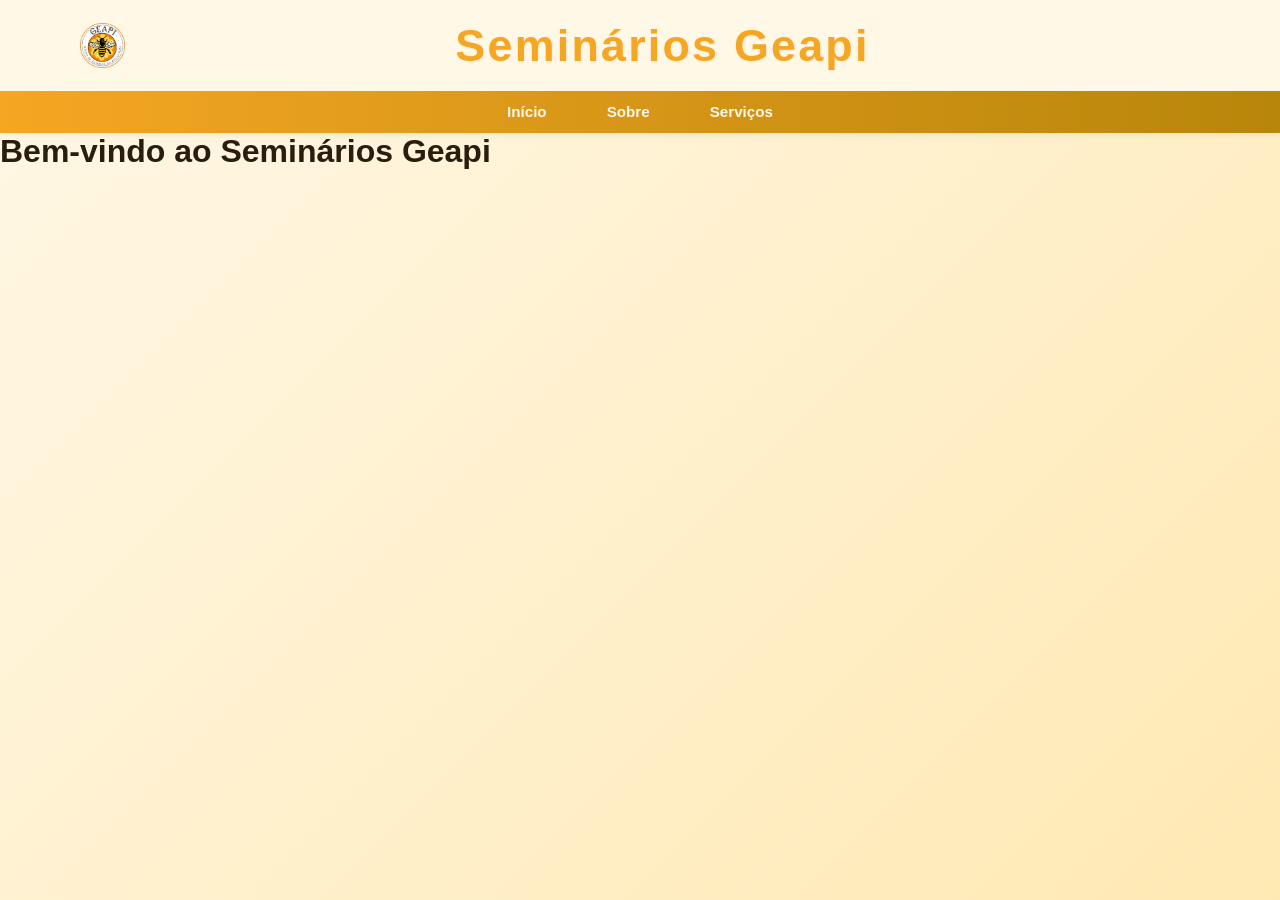
==== index.html @ e0a8d02a "Ideia inicial/basico" ====
<!DOCTYPE html>
<html lang="pt-br">
<head>
    <meta charset="UTF-8">
    <meta name="viewport" content="width=device-width, initial-scale=1.0">
    <title>Geapi</title>
    <link rel="stylesheet" href="style.css">
</head>
<body>
<header class="main-header">
    <div class="header-top">
        <h1>Seminários Geapi</h1>
        <a href="#" class="logo-link">
            <img src="logo.png" alt="Logo" class="logo">
        </a>
        <button class="menu-toggle" id="menuToggle" aria-label="Abrir menu" aria-expanded="false">
            <span></span>
            <span></span>
            <span></span>
        </button>
    </div>
    <nav class="nav-container">
        <ul class="nav-links" id="navLinks">
            <li><a href="#inicio">Início</a></li>
            <li><a href="#sobre">Sobre</a></li>
            <li><a href="#apresentacoes">Serviços</a></li>
        </ul>
    </nav>
</header>
<body>
    <h1>Bem-vindo ao Seminários Geapi</h1>
</body>

</body>
</html>
---- style.css ----
:root {
    --fundo: #1a1207;
    --mel: #f5a623;
    --mel-claro: #ffd166;
    --mel-escuro: #b8860b;
    --branco: #fff8e7;
    --texto: #2b1d0e;
    --cinza: #6b5842;
    --cinza-claro: #f4e8d0;
}
* {
    margin: 0;
    padding: 0;
    box-sizing: border-box;
}
body {
    background: linear-gradient(135deg, #fff8e7, #ffe9b3);
    color: var(--texto);
    font-family: 'Inter', sans-serif;
    min-height: 100vh;
    display: flex;
    flex-direction: column;
}
.main-header {
    width: 100%;
    background-color: var(--branco);
    box-shadow: 0 4px 6px -1px rgba(0, 0, 0, 0.05);
}
.header-top {
    display: flex;
    flex-direction: row-reverse;
    justify-content: space-between;
    align-items: center;
    padding: 20px 40px;
    max-width: 1200px;
    margin: 0 auto;
    width: 100%;
}
.header-top h1 {
    font-family: 'Bebas Neue', sans-serif;
    font-size: 2.8rem;
    letter-spacing: .05em;
    color: var(--mel);
    text-shadow: 1px 1px 2px rgba(0, 0, 0, 0.05);
    flex-grow: 1;
    text-align: center;
}
.logo {
    height: 45px;
    width: auto;
    display: block;
}
.nav-container {
    background: linear-gradient(90deg, var(--mel), var(--mel-escuro));
    padding: 0 40px;
    width: 100%;
    display: flex;
    justify-content: center;
}
.nav-links {
    display: flex;
    justify-content: center;
    align-items: center;
    text-align: center;
    gap: 20px;
    list-style: none;
    width: 100%;
    max-width: 1200px;
    margin: 0 auto;
    padding: 12px 0;
    flex-wrap: wrap;
}
.nav-links a {
    color: var(--branco);
    text-decoration: none;
    font-weight: 600;
    font-size: .95rem;
    padding: 8px 20px;
    border-radius: 8px;
    transition: all 0.3s ease;
    white-space: nowrap;
}
.nav-links a:hover {
    background-color: rgba(250, 250, 250, 0.2);
    transform: translateY(-2px);
}
.menu-toggle {
    display: none;
}
@media (max-width: 768px) {
    .header-top {
        padding: 15px 20px;
    }
    .header-top h1 {
        font-size: 2rem;
    }
    .nav-container {
        padding: 0 15px;
    }
    .nav-links {
        gap: 10px;
        padding: 10px 0;
    }
    .nav-links li {
        width: auto;
    }
    .nav-links a {
        padding: 6px 12px;
        font-size: 0.85rem;
    }
    .nav-links a:hover {
        background-color: rgba(250, 250, 250, 0.2);
        transform: none;
    }
}
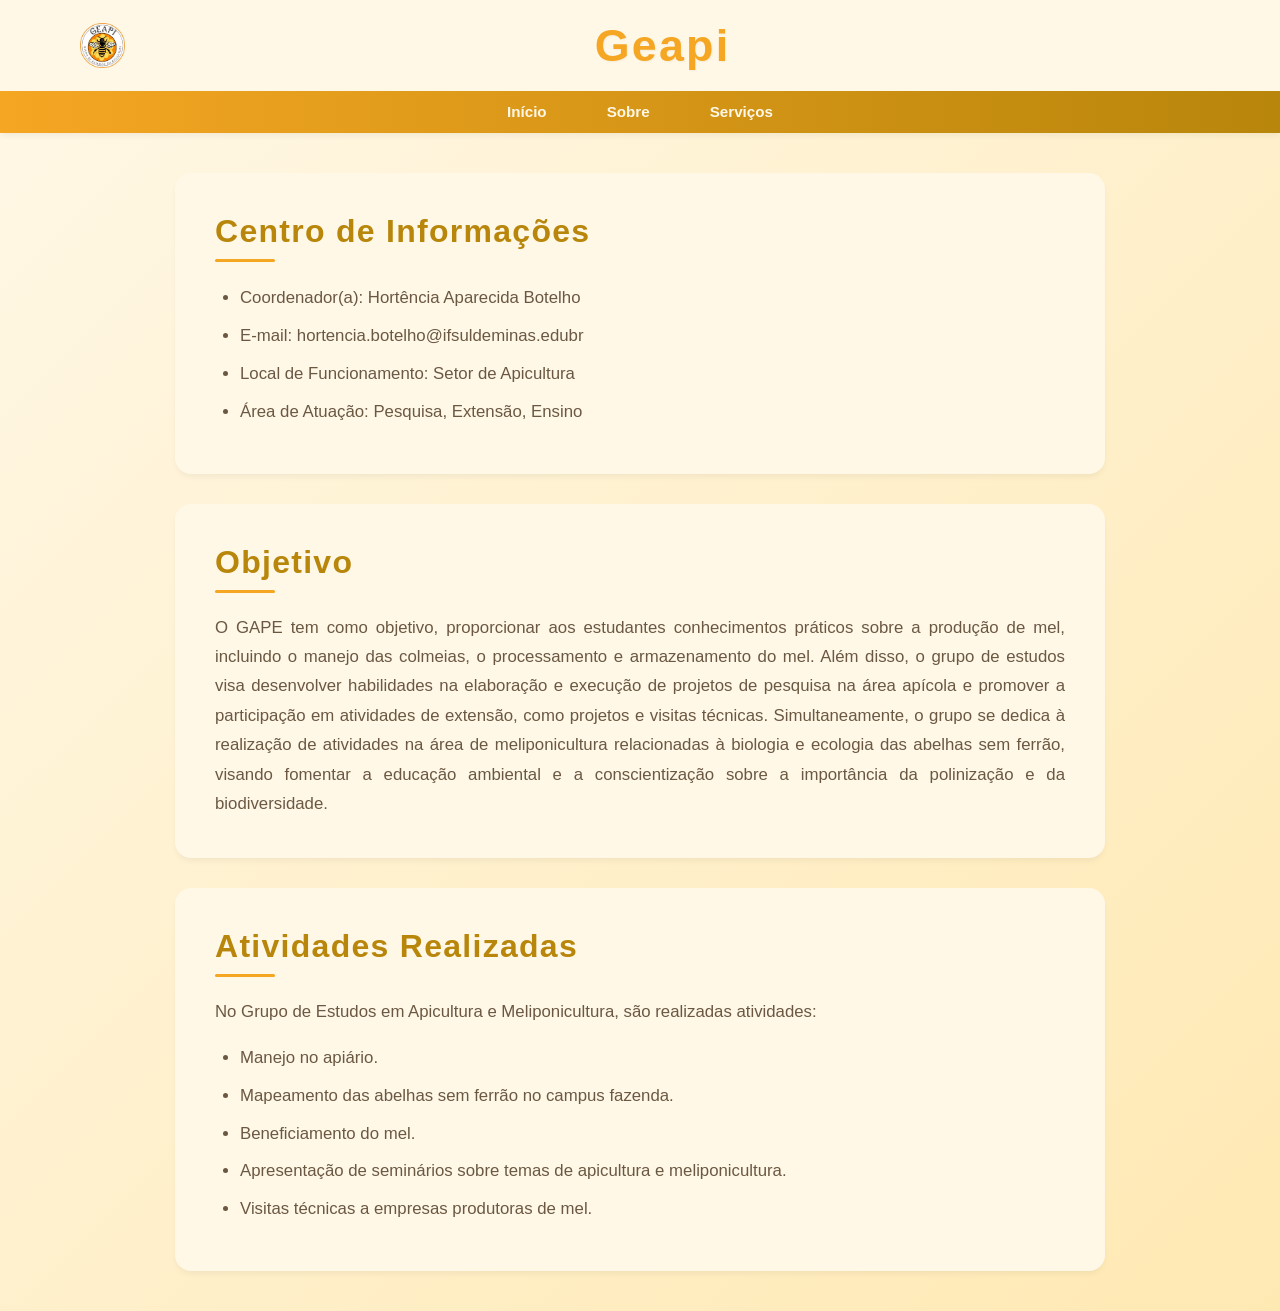
==== commit 56b4177a: "atualização 14/07" ====
--- a/index.html
+++ b/index.html
@@ -8,28 +8,45 @@
 </head>
 <body>
 <header class="main-header">
-    <div class="header-top">
-        <h1>Seminários Geapi</h1>
+     <div class="header-top">
+    <h1>Geapi</h1>
         <a href="#" class="logo-link">
-            <img src="logo.png" alt="Logo" class="logo">
-        </a>
-        <button class="menu-toggle" id="menuToggle" aria-label="Abrir menu" aria-expanded="false">
-            <span></span>
-            <span></span>
-            <span></span>
-        </button>
+        <img src="logo.png" alt="Logo" class="logo">
+    </a>
     </div>
-    <nav class="nav-container">
-        <ul class="nav-links" id="navLinks">
-            <li><a href="#inicio">Início</a></li>
-            <li><a href="#sobre">Sobre</a></li>
-            <li><a href="#apresentacoes">Serviços</a></li>
+<nav class="nav-container">
+    <ul class="nav-links" id="navLinks">
+        <li><a href="#inicio">Início</a></li>
+        <li><a href="#sobre">Sobre</a></li>               
+        <li><a href="#apresentacoes">Serviços</a></li>
         </ul>
-    </nav>
+        </nav>
 </header>
-<body>
-    <h1>Bem-vindo ao Seminários Geapi</h1>
-</body>
-
+<main class="container">
+    <section class="informacoes" id="informacoes">
+        <h2>Centro de Informações</h2>
+        <ul>
+        <li>Coordenador(a): Hortência Aparecida Botelho</li>
+        <li>E-mail: hortencia.botelho@ifsuldeminas.edubr</li>
+        <li>Local de Funcionamento: Setor de Apicultura</li>           
+        <li>Área de Atuação: Pesquisa, Extensão, Ensino</li>
+        </ul>
+</section>
+<section class="objetivo" id="inicio">
+        <h3>Objetivo</h3>
+        <p>O GAPE tem como objetivo, proporcionar aos estudantes conhecimentos práticos sobre a produção de mel, incluindo o manejo das colmeias, o processamento e armazenamento do mel. Além disso, o grupo de estudos visa desenvolver habilidades na elaboração e execução de projetos de pesquisa na área apícola e promover a participação em atividades de extensão, como projetos e visitas técnicas. Simultaneamente, o grupo se dedica à realização de atividades na área de meliponicultura relacionadas à biologia e ecologia das abelhas sem ferrão, visando fomentar a educação ambiental e a conscientização sobre a importância da polinização e da biodiversidade.</p>
+</section>
+<section class="atividades" id="atividades">
+        <h4>Atividades Realizadas</h4>
+        <p>No Grupo de Estudos em Apicultura e Meliponicultura, são realizadas atividades:</p>
+        <ul>
+            <li>Manejo no apiário.</li>
+            <li>Mapeamento das abelhas sem ferrão no campus fazenda.</li>
+            <li>Beneficiamento do mel.</li>
+            <li>Apresentação de seminários sobre temas de apicultura e meliponicultura.</li>
+            <li>Visitas técnicas a empresas produtoras de mel.</li>
+            </ul>
+ </section>
+ </main>
 </body>
 </html>
--- a/style.css
+++ b/style.css
@@ -112,4 +112,86 @@
         background-color: rgba(250, 250, 250, 0.2);
         transform: none;
     }
+}
+/*configurações dos textos*/
+.container {
+    max-width: 1200px;
+    margin: 40px auto;
+    padding: 0 40px;
+    flex: 1;
+    display: flex;
+    flex-direction: column;
+    gap: 30px;
+}
+.informacoes,
+.objetivo,
+.atividades {
+    background-color: var(--branco);
+    border-radius: 16px;
+    padding: 40px;
+    box-shadow: 0 4px 6px -1px rgba(0, 0, 0, 0.05);
+}
+.informacoes h2,
+.objetivo h3,
+.atividades h4 {
+    font-family: 'Bebas Neue', sans-serif;
+    font-size: 2rem;
+    letter-spacing: .04em;
+    color: var(--mel-escuro);
+    margin-bottom: 20px;
+    position: relative;
+    padding-bottom: 12px;
+}
+.informacoes h2::after,
+.objetivo h3::after,
+.atividades h4::after {
+    content: "";
+    position: absolute;
+    bottom: 0;
+    left: 0;
+    width: 60px;
+    height: 3px;
+    background: var(--mel);
+    border-radius: 2px;
+}
+.informacoes p,
+.atividades p {
+    font-size: 1.05rem;
+    line-height: 1.75;
+    color: var(--cinza);
+    max-width: 850px;
+    margin-bottom: 15px;
+}
+.objetivo p {
+    font-size: 1.05rem;
+    line-height: 1.75;
+    color: var(--cinza);
+    text-align: justify;
+    max-width: 850px;
+}
+.informacoes ul,
+.atividades ul {
+    list-style: disc;
+    padding-left: 25px;
+    color: var(--cinza);
+    font-size: 1.05rem;
+    line-height: 1.9;
+    max-width: 850px;
+}
+.informacoes ul li,
+.atividades ul li {
+    margin-bottom: 6px;
+}
+@media (max-width: 768px) {
+    .container {
+        padding: 0 20px;
+        margin: 20px auto;
+    }
+    .objetivo,
+    .atividades {
+        padding: 25px;
+    }
+    .atividades p {
+        text-align: left;
+    }
 }
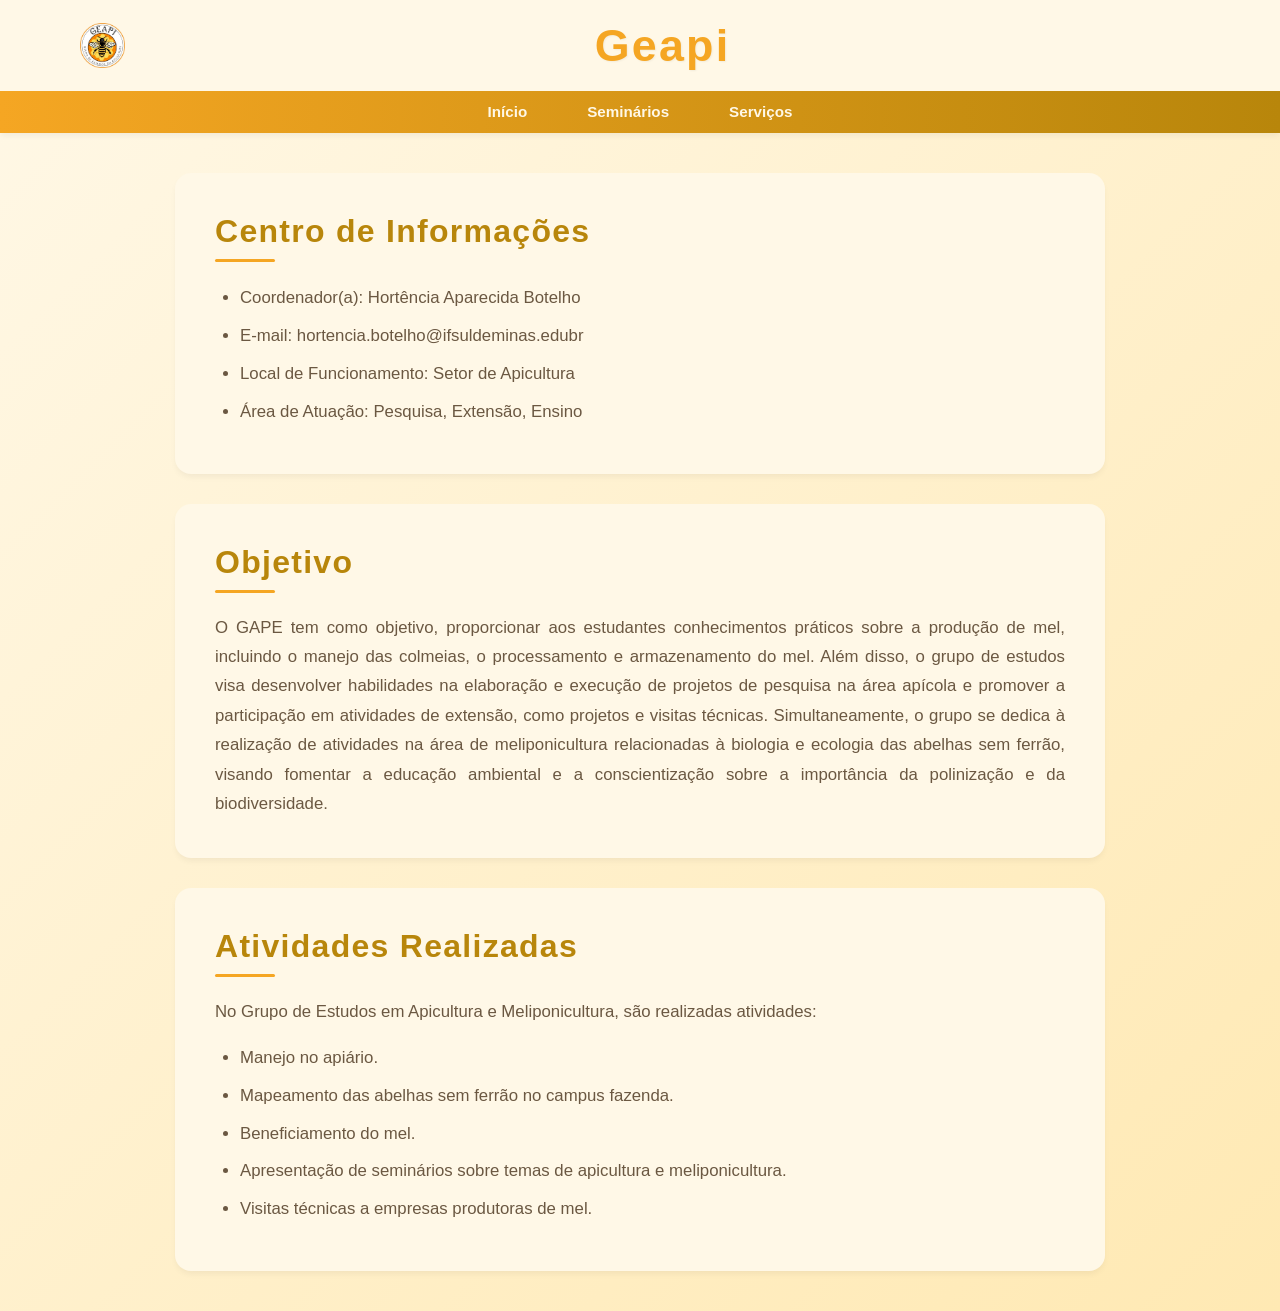
==== commit d8bed7ea: "micro alterações" ====
--- a/index.html
+++ b/index.html
@@ -16,9 +16,9 @@
     </div>
 <nav class="nav-container">
     <ul class="nav-links" id="navLinks">
-        <li><a href="#inicio">Início</a></li>
-        <li><a href="#sobre">Sobre</a></li>               
-        <li><a href="#apresentacoes">Serviços</a></li>
+        <li><a href="index.html">Início</a></li>
+        <li><a href="seminarios.html">Seminários</a></li>               
+        <li><a href="apresentacoes.html">Serviços</a></li>
         </ul>
         </nav>
 </header>
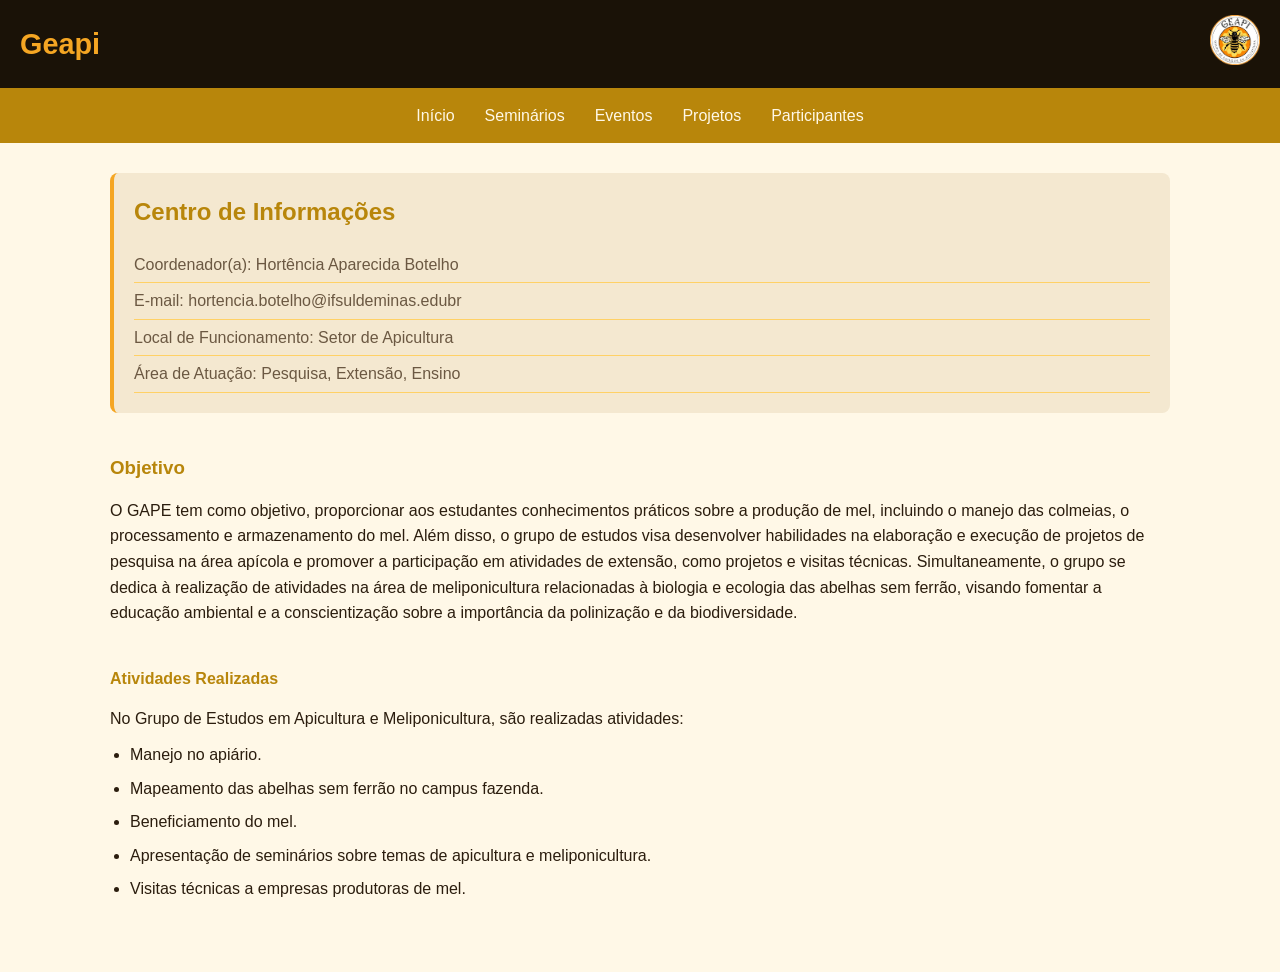
==== commit 6138d6ff: "talvez" ====
--- a/index.html
+++ b/index.html
@@ -13,12 +13,20 @@
         <a href="#" class="logo-link">
         <img src="logo.png" alt="Logo" class="logo">
     </a>
+    <!-- Botão do menu mobile -->
+    <button class="menu-toggle" id="menuToggle" aria-label="Abrir menu">
+        <span></span>
+        <span></span>
+        <span></span>
+    </button>
     </div>
 <nav class="nav-container">
     <ul class="nav-links" id="navLinks">
         <li><a href="index.html">Início</a></li>
         <li><a href="seminarios.html">Seminários</a></li>               
-        <li><a href="apresentacoes.html">Serviços</a></li>
+        <li><a href="eventos.html">Eventos</a></li>
+        <li><a href="Projetos.html">Projetos</a></li>
+        <li><a href="participantes.html">Participantes</a></li>
         </ul>
         </nav>
 </header>
@@ -48,5 +56,16 @@
             </ul>
  </section>
  </main>
+
+<script>
+    // Alterna o menu mobile ao clicar no botão hambúrguer
+    const menuToggle = document.getElementById('menuToggle');
+    const navLinks = document.getElementById('navLinks');
+
+    menuToggle.addEventListener('click', function() {
+        navLinks.classList.toggle('active');
+        menuToggle.classList.toggle('active');
+    });
+</script>
 </body>
 </html>
--- a/style.css
+++ b/style.css
@@ -1,3 +1,4 @@
+/*cores*/
 :root {
     --fundo: #1a1207;
     --mel: #f5a623;
@@ -14,184 +15,153 @@
     box-sizing: border-box;
 }
 body {
-    background: linear-gradient(135deg, #fff8e7, #ffe9b3);
+    font-family: Arial, sans-serif;
+    line-height: 1.6;
     color: var(--texto);
-    font-family: 'Inter', sans-serif;
-    min-height: 100vh;
-    display: flex;
-    flex-direction: column;
+    background: var(--branco);
 }
 .main-header {
-    width: 100%;
-    background-color: var(--branco);
-    box-shadow: 0 4px 6px -1px rgba(0, 0, 0, 0.05);
+    background: var(--fundo);
+    color: var(--branco);
 }
 .header-top {
     display: flex;
-    flex-direction: row-reverse;
+    align-items: center;
     justify-content: space-between;
-    align-items: center;
-    padding: 20px 40px;
-    max-width: 1200px;
-    margin: 0 auto;
-    width: 100%;
+    padding: 15px 20px;
+    position: relative;
 }
 .header-top h1 {
-    font-family: 'Bebas Neue', sans-serif;
-    font-size: 2.8rem;
-    letter-spacing: .05em;
+    font-size: 1.8em;
     color: var(--mel);
-    text-shadow: 1px 1px 2px rgba(0, 0, 0, 0.05);
-    flex-grow: 1;
-    text-align: center;
 }
 .logo {
-    height: 45px;
+    height: 50px;
     width: auto;
-    display: block;
-}
-.nav-container {
-    background: linear-gradient(90deg, var(--mel), var(--mel-escuro));
-    padding: 0 40px;
-    width: 100%;
-    display: flex;
-    justify-content: center;
-}
-.nav-links {
-    display: flex;
-    justify-content: center;
-    align-items: center;
-    text-align: center;
-    gap: 20px;
-    list-style: none;
-    width: 100%;
-    max-width: 1200px;
-    margin: 0 auto;
-    padding: 12px 0;
-    flex-wrap: wrap;
-}
-.nav-links a {
-    color: var(--branco);
-    text-decoration: none;
-    font-weight: 600;
-    font-size: .95rem;
-    padding: 8px 20px;
-    border-radius: 8px;
-    transition: all 0.3s ease;
-    white-space: nowrap;
-}
-.nav-links a:hover {
-    background-color: rgba(250, 250, 250, 0.2);
-    transform: translateY(-2px);
 }
 .menu-toggle {
     display: none;
+    flex-direction: column;
+    justify-content: space-between;
+    width: 30px;
+    height: 22px;
+    background: transparent;
+    border: none;
+    cursor: pointer;
+    z-index: 20;
 }
-@media (max-width: 768px) {
-    .header-top {
-        padding: 15px 20px;
+.menu-toggle span {
+    display: block;
+    height: 3px;
+    width: 100%;
+    background: var(--mel);
+    border-radius: 3px;
+    transition: all 0.3s ease;
+}
+.menu-toggle.active span:nth-child(1) {
+    transform: translateY(9.5px) rotate(45deg);
+}
+.menu-toggle.active span:nth-child(2) {
+    opacity: 0;
+}
+.menu-toggle.active span:nth-child(3) {
+    transform: translateY(-9.5px) rotate(-45deg);
+}
+.nav-container {
+    background: var(--mel-escuro);
+}
+.nav-links {
+    list-style: none;
+    display: flex;
+    justify-content: center;
+    gap: 30px;
+    padding: 15px;
+}
+.nav-links li a {
+    color: var(--branco);
+    text-decoration: none;
+    font-weight: 500;
+    transition: color 0.2s ease;
+}
+.nav-links li a:hover {
+    color: var(--mel-claro);
+}
+.container {
+    max-width: 1100px;
+    margin: 0 auto;
+    padding: 30px 20px;
+}
+section {
+    margin-bottom: 40px;
+}
+h2, h3, h4 {
+    color: var(--mel-escuro);
+    margin-bottom: 15px;
+}
+.informacoes {
+    background: var(--cinza-claro);
+    padding: 20px;
+    border-radius: 8px;
+    border-left: 4px solid var(--mel);
+}
+.informacoes ul {
+   list-style: none;
+}
+.informacoes li {
+    padding: 5px 0;
+    border-bottom: 1px solid var(--mel-claro);
+    color: var(--cinza);
+}
+.atividades ul {
+    padding-left: 20px;
+    margin-top: 10px;
+}
+.atividades li {
+    margin-bottom: 8px;
+}
+@media (max-width: 900px) {
+    .container {
+        padding: 20px 15px;
     }
+}
+@media (max-width: 700px) {
     .header-top h1 {
-        font-size: 2rem;
+        font-size: 1.4em;
     }
-    .nav-container {
-        padding: 0 15px;
+    .logo {
+        height: 40px;
+    }
+    .menu-toggle {
+        display: flex;
     }
     .nav-links {
-        gap: 10px;
-        padding: 10px 0;
+        flex-direction: column;
+        align-items: center;
+        gap: 15px;
+        max-height: 0;
+        overflow: hidden;
+        padding: 0;
+        transition: max-height 0.35s ease, padding 0.35s ease;
     }
-    .nav-links li {
-        width: auto;
+    .nav-links.active {
+       max-height: 300px;
+        padding: 20px 0;
     }
-    .nav-links a {
-        padding: 6px 12px;
-        font-size: 0.85rem;
+    h2 {
+        font-size: 1.3em;
     }
-    .nav-links a:hover {
-        background-color: rgba(250, 250, 250, 0.2);
-        transform: none;
+    h3, h4 {
+        font-size: 1.1em;
+    }
+    p, li {
+        font-size: 0.95em;
     }
 }
-/*configurações dos textos*/
-.container {
-    max-width: 1200px;
-    margin: 40px auto;
-    padding: 0 40px;
-    flex: 1;
-    display: flex;
-    flex-direction: column;
-    gap: 30px;
-}
-.informacoes,
-.objetivo,
-.atividades {
-    background-color: var(--branco);
-    border-radius: 16px;
-    padding: 40px;
-    box-shadow: 0 4px 6px -1px rgba(0, 0, 0, 0.05);
-}
-.informacoes h2,
-.objetivo h3,
-.atividades h4 {
-    font-family: 'Bebas Neue', sans-serif;
-    font-size: 2rem;
-    letter-spacing: .04em;
-    color: var(--mel-escuro);
-    margin-bottom: 20px;
-    position: relative;
-    padding-bottom: 12px;
-}
-.informacoes h2::after,
-.objetivo h3::after,
-.atividades h4::after {
-    content: "";
-    position: absolute;
-    bottom: 0;
-    left: 0;
-    width: 60px;
-    height: 3px;
-    background: var(--mel);
-    border-radius: 2px;
-}
-.informacoes p,
-.atividades p {
-    font-size: 1.05rem;
-    line-height: 1.75;
-    color: var(--cinza);
-    max-width: 850px;
-    margin-bottom: 15px;
-}
-.objetivo p {
-    font-size: 1.05rem;
-    line-height: 1.75;
-    color: var(--cinza);
-    text-align: justify;
-    max-width: 850px;
-}
-.informacoes ul,
-.atividades ul {
-    list-style: disc;
-    padding-left: 25px;
-    color: var(--cinza);
-    font-size: 1.05rem;
-    line-height: 1.9;
-    max-width: 850px;
-}
-.informacoes ul li,
-.atividades ul li {
-    margin-bottom: 6px;
-}
-@media (max-width: 768px) {
-    .container {
-        padding: 0 20px;
-        margin: 20px auto;
+@media (max-width: 400px) {
+    .header-top h1 {
+        font-size: 1.2em;
     }
-    .objetivo,
-    .atividades {
-        padding: 25px;
-    }
-    .atividades p {
-        text-align: left;
+    .logo {
+        height: 35px;
     }
 }
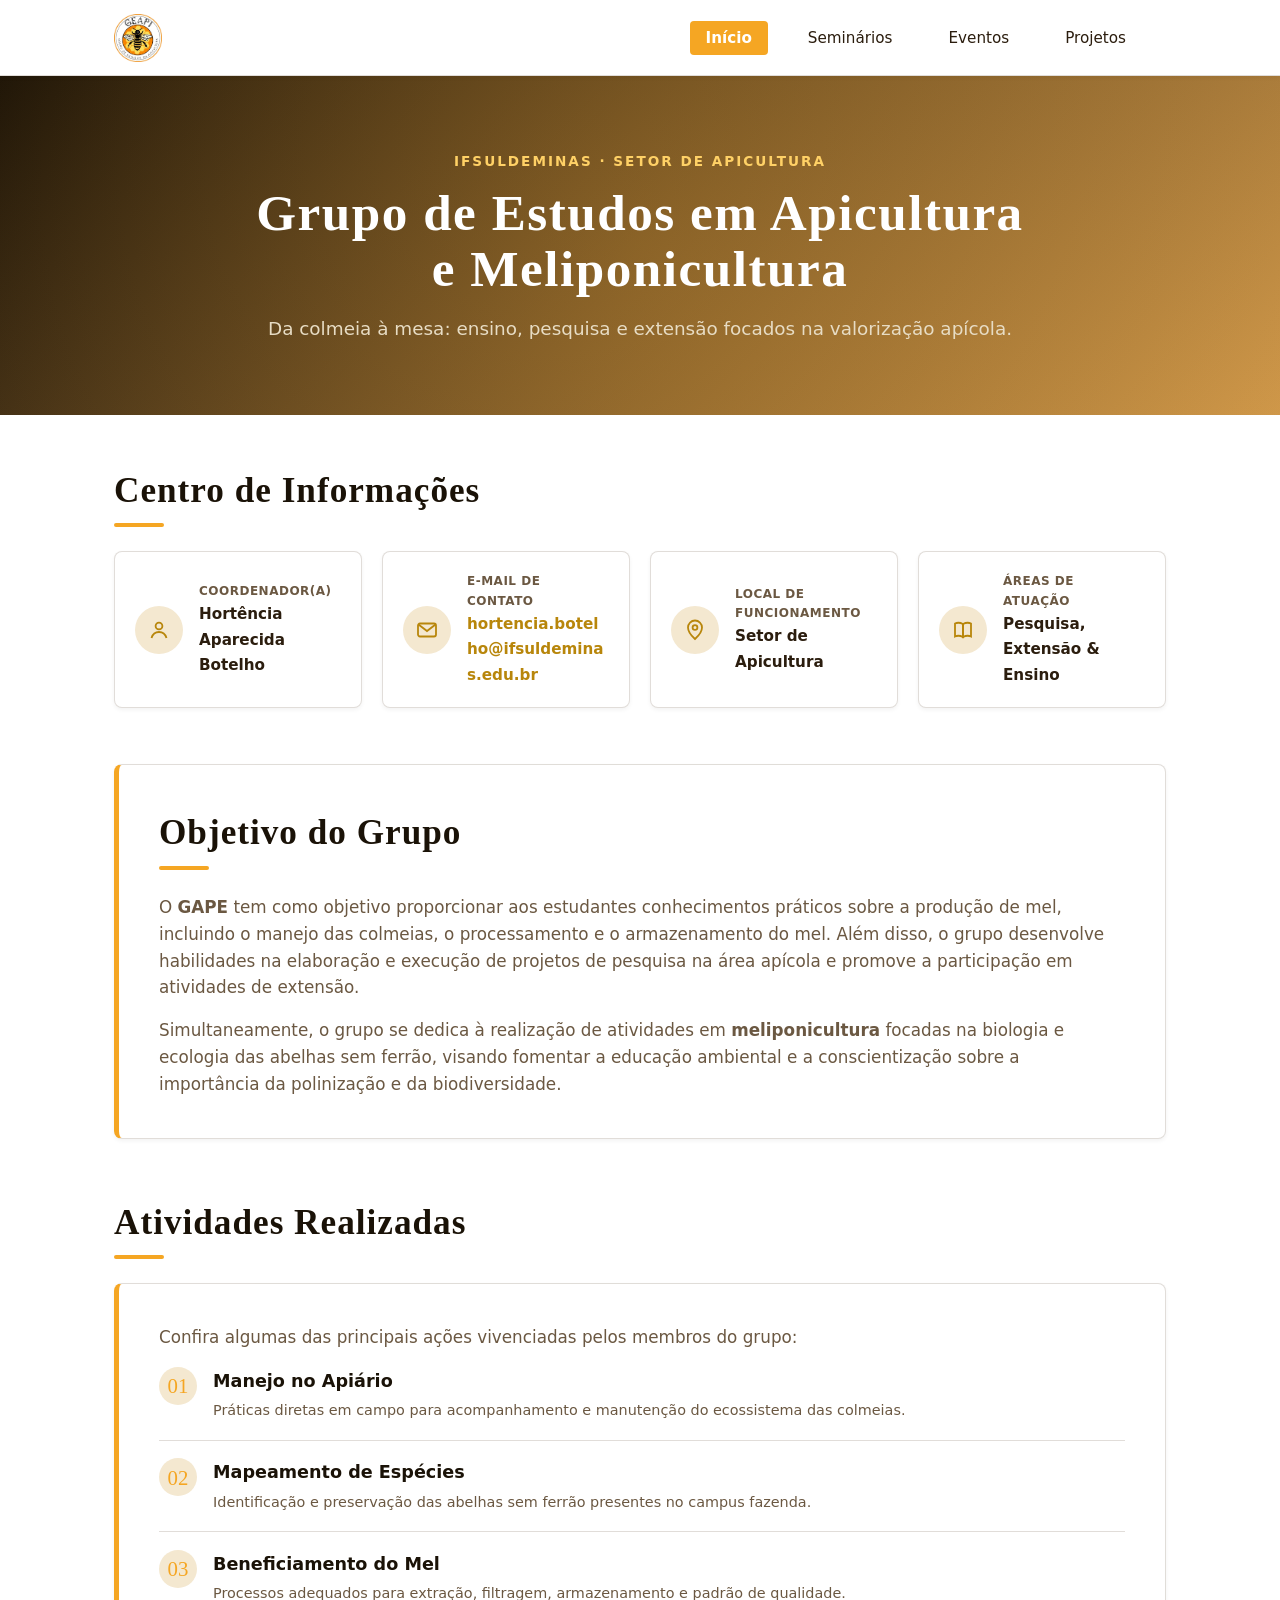
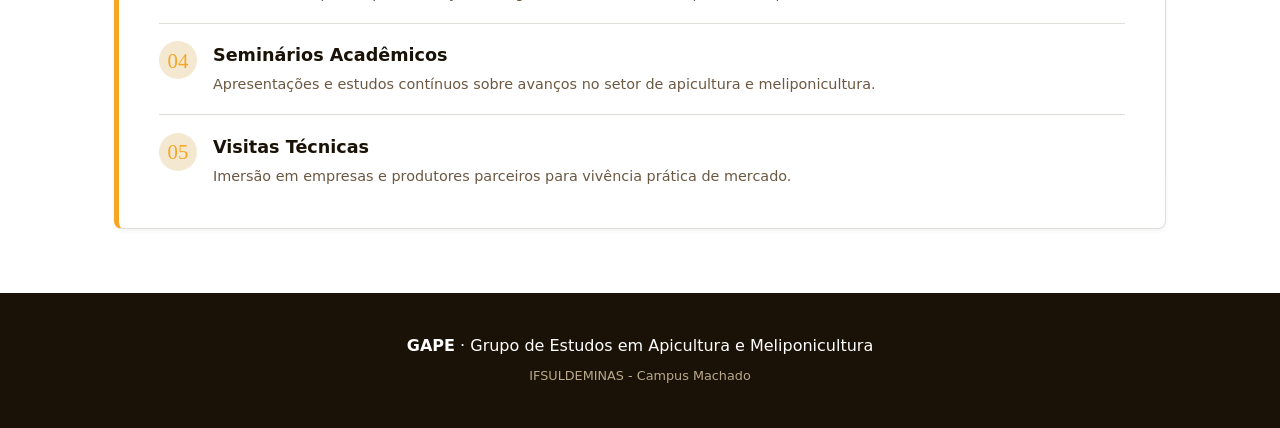
==== commit 38ea67fc: "03/08/2026 melhorou" ====
--- a/index.html
+++ b/index.html
@@ -3,69 +3,169 @@
 <head>
     <meta charset="UTF-8">
     <meta name="viewport" content="width=device-width, initial-scale=1.0">
-    <title>Geapi</title>
+    <title>GAPE — Grupo de Estudos em Apicultura e Meliponicultura</title>
+    <meta name="description" content="Centro de informações, objetivos e atividades do GAPE, grupo de estudos em apicultura e meliponicultura do IFSULDEMINAS.">
+
+    <link rel="preconnect" href="https://fonts.googleapis.com">
+    <link rel="preconnect" href="https://fonts.gstatic.com" crossorigin>
+    <link href="https://fonts.googleapis.com/css2?family=Bebas+Neue&family=Inter:wght@300;400;500;600;700&display=swap" rel="stylesheet">
     <link rel="stylesheet" href="style.css">
 </head>
 <body>
+
 <header class="main-header">
-     <div class="header-top">
-    <h1>Geapi</h1>
-        <a href="#" class="logo-link">
-        <img src="logo.png" alt="Logo" class="logo">
-    </a>
-    <!-- Botão do menu mobile -->
-    <button class="menu-toggle" id="menuToggle" aria-label="Abrir menu">
-        <span></span>
-        <span></span>
-        <span></span>
-    </button>
+    <div class="header-container">
+        <a href="index.html" class="logo-link" aria-label="Página inicial do GAPE">
+            <img src="logo.png" alt="Logo do GAPE" class="logo">
+        </a>
+
+        <button class="nav-toggle" id="navToggle" aria-label="Abrir menu" aria-expanded="false" aria-controls="navContainer">
+            <span></span>
+            <span></span>
+            <span></span>
+        </button>
+
+        <nav class="nav-container" id="navContainer" aria-label="Navegação principal">
+            <ul class="nav-links">
+                <li><a href="index.html" class="ativo" aria-current="page">Início</a></li>
+                <li><a href="seminarios.html">Seminários</a></li>
+                <li><a href="eventos.html">Eventos</a></li>
+                <li><a href="projetos.html">Projetos</a></li>
+                <li></li>
+            </ul>
+        </nav>
     </div>
-<nav class="nav-container">
-    <ul class="nav-links" id="navLinks">
-        <li><a href="index.html">Início</a></li>
-        <li><a href="seminarios.html">Seminários</a></li>               
-        <li><a href="eventos.html">Eventos</a></li>
-        <li><a href="Projetos.html">Projetos</a></li>
-        <li><a href="participantes.html">Participantes</a></li>
+</header>
+
+<section class="hero">
+    <div class="hero-content">
+        <span class="hero-eyebrow">IFSULDEMINAS · Setor de Apicultura</span>
+        <h1 class="hero-title">Grupo de Estudos em Apicultura e Meliponicultura</h1>
+        <p class="hero-subtitle">Da colmeia à mesa: ensino, pesquisa e extensão focados na valorização apícola.</p>
+    </div>
+</section>
+
+<main class="container">
+
+    <section class="informacoes" id="informacoes">
+        <h2 class="section-title">Centro de Informações</h2>
+        <ul class="info-grid">
+            <li class="info-card">
+                <div class="icon-wrapper">
+                    <svg class="ic" viewBox="0 0 24 24" fill="none" stroke="currentColor" stroke-width="1.8"><circle cx="12" cy="8" r="3.4"/><path d="M4.5 20c1.2-4 4-6 7.5-6s6.3 2 7.5 6"/></svg>
+                </div>
+                <div>
+                    <span class="info-label">Coordenador(a)</span>
+                    <span class="info-valor">Hortência Aparecida Botelho</span>
+                </div>
+            </li>
+            <li class="info-card">
+                <div class="icon-wrapper">
+                    <svg class="ic" viewBox="0 0 24 24" fill="none" stroke="currentColor" stroke-width="1.8"><rect x="3" y="5.5" width="18" height="13" rx="2"/><path d="M3.5 6.5 12 13l8.5-6.5"/></svg>
+                </div>
+                <div>
+                    <span class="info-label">E-mail de Contato</span>
+                    <a class="info-valor info-link" href="mailto:hortencia.botelho@ifsuldeminas.edu.br">hortencia.botelho@ifsuldeminas.edu.br</a>
+                </div>
+            </li>
+            <li class="info-card">
+                <div class="icon-wrapper">
+                    <svg class="ic" viewBox="0 0 24 24" fill="none" stroke="currentColor" stroke-width="1.8"><path d="M12 21s7-6.2 7-11.5A7 7 0 0 0 5 9.5C5 14.8 12 21 12 21Z"/><circle cx="12" cy="9.5" r="2.4"/></svg>
+                </div>
+                <div>
+                    <span class="info-label">Local de Funcionamento</span>
+                    <span class="info-valor">Setor de Apicultura</span>
+                </div>
+            </li>
+            <li class="info-card">
+                <div class="icon-wrapper">
+                    <svg class="ic" viewBox="0 0 24 24" fill="none" stroke="currentColor" stroke-width="1.8"><path d="M4 5.5c2.2-1 5-1 8 .5v13c-3-1.5-5.8-1.5-8-.5Z"/><path d="M20 5.5c-2.2-1-5-1-8 .5v13c3-1.5 5.8-1.5 8-.5Z"/></svg>
+                </div>
+                <div>
+                    <span class="info-label">Áreas de Atuação</span>
+                    <span class="info-valor">Pesquisa, Extensão & Ensino</span>
+                </div>
+            </li>
         </ul>
-        </nav>
-</header>
-<main class="container">
-    <section class="informacoes" id="informacoes">
-        <h2>Centro de Informações</h2>
-        <ul>
-        <li>Coordenador(a): Hortência Aparecida Botelho</li>
-        <li>E-mail: hortencia.botelho@ifsuldeminas.edubr</li>
-        <li>Local de Funcionamento: Setor de Apicultura</li>           
-        <li>Área de Atuação: Pesquisa, Extensão, Ensino</li>
-        </ul>
-</section>
-<section class="objetivo" id="inicio">
-        <h3>Objetivo</h3>
-        <p>O GAPE tem como objetivo, proporcionar aos estudantes conhecimentos práticos sobre a produção de mel, incluindo o manejo das colmeias, o processamento e armazenamento do mel. Além disso, o grupo de estudos visa desenvolver habilidades na elaboração e execução de projetos de pesquisa na área apícola e promover a participação em atividades de extensão, como projetos e visitas técnicas. Simultaneamente, o grupo se dedica à realização de atividades na área de meliponicultura relacionadas à biologia e ecologia das abelhas sem ferrão, visando fomentar a educação ambiental e a conscientização sobre a importância da polinização e da biodiversidade.</p>
-</section>
-<section class="atividades" id="atividades">
-        <h4>Atividades Realizadas</h4>
-        <p>No Grupo de Estudos em Apicultura e Meliponicultura, são realizadas atividades:</p>
-        <ul>
-            <li>Manejo no apiário.</li>
-            <li>Mapeamento das abelhas sem ferrão no campus fazenda.</li>
-            <li>Beneficiamento do mel.</li>
-            <li>Apresentação de seminários sobre temas de apicultura e meliponicultura.</li>
-            <li>Visitas técnicas a empresas produtoras de mel.</li>
+    </section>
+
+    <section class="objetivo-card" id="inicio">
+        <h2 class="section-title">Objetivo do Grupo</h2>
+        <p>O <strong>GAPE</strong> tem como objetivo proporcionar aos estudantes conhecimentos práticos sobre a produção de mel, incluindo o manejo das colmeias, o processamento e o armazenamento do mel. Além disso, o grupo desenvolve habilidades na elaboração e execução de projetos de pesquisa na área apícola e promove a participação em atividades de extensão.</p>
+        <p>Simultaneamente, o grupo se dedica à realização de atividades em <strong>meliponicultura</strong> focadas na biologia e ecologia das abelhas sem ferrão, visando fomentar a educação ambiental e a conscientização sobre a importância da polinização e da biodiversidade.</p>
+    </section>
+
+    <section class="atividades" id="atividades">
+        <h2 class="section-title">Atividades Realizadas</h2>
+        <div class="texto-card">
+            <p class="atividades-intro">Confira algumas das principais ações vivenciadas pelos membros do grupo:</p>
+            <ul class="atividades-lista">
+                <li>
+                    <span class="badge">01</span>
+                    <div>
+                        <h3>Manejo no Apiário</h3>
+                        <p>Práticas diretas em campo para acompanhamento e manutenção do ecossistema das colmeias.</p>
+                    </div>
+                </li>
+                <li>
+                    <span class="badge">02</span>
+                    <div>
+                        <h3>Mapeamento de Espécies</h3>
+                        <p>Identificação e preservação das abelhas sem ferrão presentes no campus fazenda.</p>
+                    </div>
+                </li>
+                <li>
+                    <span class="badge">03</span>
+                    <div>
+                        <h3>Beneficiamento do Mel</h3>
+                        <p>Processos adequados para extração, filtragem, armazenamento e padrão de qualidade.</p>
+                    </div>
+                </li>
+                <li>
+                    <span class="badge">04</span>
+                    <div>
+                        <h3>Seminários Acadêmicos</h3>
+                        <p>Apresentações e estudos contínuos sobre avanços no setor de apicultura e meliponicultura.</p>
+                    </div>
+                </li>
+                <li>
+                    <span class="badge">05</span>
+                    <div>
+                        <h3>Visitas Técnicas</h3>
+                        <p>Imersão em empresas e produtores parceiros para vivência prática de mercado.</p>
+                    </div>
+                </li>
             </ul>
- </section>
- </main>
+        </div>
+    </section>
+
+</main>
+
+<footer class="main-footer">
+    <div class="footer-content">
+        <p><strong>GAPE</strong> · Grupo de Estudos em Apicultura e Meliponicultura</p>
+        <span class="footer-sub">IFSULDEMINAS - Campus Machado</span>
+    </div>
+</footer>
 
 <script>
-    // Alterna o menu mobile ao clicar no botão hambúrguer
-    const menuToggle = document.getElementById('menuToggle');
-    const navLinks = document.getElementById('navLinks');
+document.addEventListener("DOMContentLoaded", function () {
+    const botao = document.getElementById("navToggle");
+    const nav = document.getElementById("navContainer");
 
-    menuToggle.addEventListener('click', function() {
-        navLinks.classList.toggle('active');
-        menuToggle.classList.toggle('active');
+    if (!botao || !nav) return;
+
+    botao.addEventListener("click", function () {
+        const aberto = nav.classList.toggle("aberto");
+        botao.setAttribute("aria-expanded", aberto ? "true" : "false");
     });
+
+    nav.querySelectorAll("a").forEach(function (link) {
+        link.addEventListener("click", function () {
+            nav.classList.remove("aberto");
+        });
+    });
+});
 </script>
 </body>
 </html>
--- a/style.css
+++ b/style.css
@@ -1,167 +1,588 @@
-/*cores*/
 :root {
+    /* Cores principais */
     --fundo: #1a1207;
     --mel: #f5a623;
     --mel-claro: #ffd166;
     --mel-escuro: #b8860b;
-    --branco: #fff8e7;
+    --branco: #ffffff;
     --texto: #2b1d0e;
     --cinza: #6b5842;
     --cinza-claro: #f4e8d0;
-}
+
+    /* Mapeamento de tema para a estrutura do CSS */
+    --primary: var(--mel);
+    --primary-hover: var(--mel-escuro);
+    --primary-light: var(--cinza-claro);
+    --accent: var(--fundo);
+    --bg-body: var(--branco);
+    --bg-card: #ffffff;
+    --text-main: var(--texto);
+    --text-muted: var(--cinza);
+    --border-color: rgba(107, 88, 66, 0.2);
+
+    /* Tipografia & Utilitários */
+    --font-heading: 'Georgia', serif;
+    --font-body: system-ui, -apple-system, sans-serif;
+    --radius-sm: 4px;
+    --radius-md: 8px;
+    --transicao: 0.3s ease;
+    --shadow-sm: 0 2px 4px rgba(26, 18, 7, 0.05);
+    --shadow-md: 0 4px 12px rgba(26, 18, 7, 0.1);
+}
+
 * {
     margin: 0;
     padding: 0;
     box-sizing: border-box;
 }
+
+html {
+    scroll-behavior: smooth;
+}
+
 body {
-    font-family: Arial, sans-serif;
+    font-family: var(--font-body);
+    background-color: var(--bg-body);
+    color: var(--text-main);
     line-height: 1.6;
-    color: var(--texto);
-    background: var(--branco);
-}
+    -webkit-font-smoothing: antialiased;
+}
+
+img {
+    max-width: 100%;
+    display: block;
+}
+
+a {
+    color: inherit;
+}
+
+/* Header */
 .main-header {
-    background: var(--fundo);
-    color: var(--branco);
-}
-.header-top {
-    display: flex;
-    align-items: center;
+    background-color: #FFFFFF;
+    border-bottom: 1px solid var(--border-color);
+    position: sticky;
+    top: 0;
+    z-index: 100;
+    box-shadow: var(--shadow-sm);
+}
+
+.header-container {
+    max-width: 1100px;
+    margin: 0 auto;
+    padding: 0.85rem 1.5rem;
+    display: flex;
     justify-content: space-between;
-    padding: 15px 20px;
+    align-items: center;
     position: relative;
 }
-.header-top h1 {
-    font-size: 1.8em;
-    color: var(--mel);
-}
+
+.logo-link {
+    display: inline-flex;
+    align-items: center;
+}
+
 .logo {
-    height: 50px;
+    height: 48px;
     width: auto;
-}
-.menu-toggle {
+    object-fit: contain;
+    transition: transform var(--transicao);
+}
+
+.logo:hover {
+    transform: scale(1.03);
+}
+
+.nav-container {
+    display: flex;
+    align-items: center;
+}
+
+.nav-links {
+    display: flex;
+    list-style: none;
+    gap: 1.5rem;
+}
+
+.nav-links a {
+    text-decoration: none;
+    color: var(--text-main);
+    font-weight: 500;
+    font-size: 0.95rem;
+    padding: 0.5rem 1rem;
+    border-radius: var(--radius-sm);
+    transition: all var(--transicao);
+}
+
+.nav-links a:hover {
+    background-color: var(--primary-light);
+    color: var(--primary-hover);
+}
+
+.nav-links a.ativo {
+    background-color: var(--primary);
+    color: #FFFFFF;
+    font-weight: 600;
+}
+
+.nav-toggle {
     display: none;
     flex-direction: column;
-    justify-content: space-between;
-    width: 30px;
-    height: 22px;
-    background: transparent;
+    justify-content: center;
+    gap: 5px;
+    width: 40px;
+    height: 40px;
+    background: none;
     border: none;
     cursor: pointer;
-    z-index: 20;
-}
-.menu-toggle span {
+    padding: 0;
+}
+
+.nav-toggle span {
     display: block;
-    height: 3px;
+    height: 2px;
     width: 100%;
-    background: var(--mel);
-    border-radius: 3px;
-    transition: all 0.3s ease;
-}
-.menu-toggle.active span:nth-child(1) {
-    transform: translateY(9.5px) rotate(45deg);
-}
-.menu-toggle.active span:nth-child(2) {
+    background-color: var(--text-main);
+    border-radius: 2px;
+    transition: transform var(--transicao), opacity var(--transicao);
+}
+
+.nav-toggle[aria-expanded="true"] span:nth-child(1) {
+    transform: translateY(7px) rotate(45deg);
+}
+
+.nav-toggle[aria-expanded="true"] span:nth-child(2) {
     opacity: 0;
 }
-.menu-toggle.active span:nth-child(3) {
-    transform: translateY(-9.5px) rotate(-45deg);
-}
-.nav-container {
-    background: var(--mel-escuro);
-}
-.nav-links {
-    list-style: none;
-    display: flex;
-    justify-content: center;
-    gap: 30px;
-    padding: 15px;
-}
-.nav-links li a {
-    color: var(--branco);
-    text-decoration: none;
-    font-weight: 500;
-    transition: color 0.2s ease;
-}
-.nav-links li a:hover {
+
+.nav-toggle[aria-expanded="true"] span:nth-child(3) {
+    transform: translateY(-7px) rotate(-45deg);
+}
+
+/* Hero */
+.hero {
+    background: linear-gradient(135deg, var(--accent) 0%, #ce974a 100%);
+    color: #FFFFFF;
+    text-align: center;
+    padding: 4.5rem 1.5rem;
+    position: relative;
+    overflow: hidden;
+}
+
+.hero::before {
+    content: '';
+    position: absolute;
+    top: -50%;
+    left: -50%;
+    width: 200%;
+    height: 200%;
+    background: radial-gradient(circle, rgba(245,166,35,0.18) 0%, transparent 60%);
+    pointer-events: none;
+}
+
+.hero-content {
+    max-width: 800px;
+    margin: 0 auto;
+    position: relative;
+    z-index: 1;
+}
+
+.hero-eyebrow {
+    display: inline-block;
+    text-transform: uppercase;
+    font-size: 0.85rem;
+    font-weight: 700;
+    letter-spacing: 2px;
     color: var(--mel-claro);
-}
+    margin-bottom: 0.75rem;
+}
+
+.hero-title {
+    font-family: var(--font-heading);
+    font-size: 3.2rem;
+    letter-spacing: 1.5px;
+    line-height: 1.1;
+    margin-bottom: 1rem;
+    color: #FFFFFF;
+}
+
+.hero-subtitle {
+    font-size: 1.15rem;
+    color: #E7DCC4;
+    font-weight: 300;
+}
+
+/* Layout principal */
 .container {
     max-width: 1100px;
+    margin: 3rem auto;
+    padding: 0 1.5rem;
+    display: flex;
+    flex-direction: column;
+    gap: 3.5rem;
+}
+
+.section-title {
+    font-family: var(--font-heading);
+    font-size: 2.2rem;
+    letter-spacing: 1px;
+    color: var(--accent);
+    margin-bottom: 1.5rem;
+    position: relative;
+}
+
+.section-title::after {
+    content: '';
+    display: block;
+    width: 50px;
+    height: 4px;
+    background-color: var(--primary);
+    border-radius: 2px;
+    margin-top: 4px;
+}
+
+/* Cards de informação */
+.info-grid {
+    display: grid;
+    grid-template-columns: repeat(auto-fit, minmax(240px, 1fr));
+    gap: 1.25rem;
+    list-style: none;
+}
+
+.info-card {
+    background: var(--bg-card);
+    border: 1px solid var(--border-color);
+    padding: 1.25rem;
+    border-radius: var(--radius-md);
+    display: flex;
+    align-items: center;
+    gap: 1rem;
+    box-shadow: var(--shadow-sm);
+    transition: transform var(--transicao), box-shadow var(--transicao);
+}
+
+.info-card:hover {
+    transform: translateY(-3px);
+    box-shadow: var(--shadow-md);
+}
+
+.icon-wrapper {
+    background-color: var(--primary-light);
+    color: var(--primary-hover);
+    padding: 0.75rem;
+    border-radius: 50%;
+    display: flex;
+    align-items: center;
+    justify-content: center;
+    flex-shrink: 0;
+}
+
+.ic {
+    width: 24px;
+    height: 24px;
+}
+
+.info-label {
+    display: block;
+    font-size: 0.75rem;
+    text-transform: uppercase;
+    font-weight: 700;
+    color: var(--text-muted);
+    letter-spacing: 0.5px;
+}
+
+.info-valor {
+    font-size: 0.95rem;
+    font-weight: 600;
+    color: var(--text-main);
+    word-break: break-word;
+}
+
+.info-link {
+    color: var(--primary-hover);
+    text-decoration: none;
+}
+
+.info-link:hover {
+    text-decoration: underline;
+}
+
+/* Cards de texto (Objetivo / Seminários / Serviços / Atividades) */
+.objetivo-card,
+.texto-card {
+    background-color: var(--bg-card);
+    border: 1px solid var(--border-color);
+    border-left: 5px solid var(--primary);
+    padding: 2.5rem;
+    border-radius: var(--radius-md);
+    box-shadow: var(--shadow-sm);
+}
+
+.objetivo-card p,
+.texto-card > p {
+    font-size: 1.05rem;
+    color: var(--text-muted);
+    margin-bottom: 1rem;
+}
+
+.objetivo-card p:last-child,
+.texto-card > p:last-child {
+    margin-bottom: 0;
+}
+
+/* Lista unificada de atividades (dentro do texto-card) */
+.atividades-intro {
+    margin-bottom: 1.5rem;
+}
+
+.atividades-lista {
+    list-style: none;
+    display: flex;
+    flex-direction: column;
+}
+
+.atividades-lista li {
+    display: flex;
+    align-items: flex-start;
+    gap: 1rem;
+    padding: 1.1rem 0;
+    border-top: 1px solid var(--border-color);
+}
+
+.atividades-lista li:first-child {
+    border-top: none;
+    padding-top: 0;
+}
+
+.atividades-lista li:last-child {
+    padding-bottom: 0;
+}
+
+.badge {
+    flex-shrink: 0;
+    font-family: var(--font-heading);
+    font-size: 1.3rem;
+    color: var(--primary);
+    background-color: var(--primary-light);
+    width: 38px;
+    height: 38px;
+    display: flex;
+    align-items: center;
+    justify-content: center;
+    border-radius: 50%;
+}
+
+.atividades-lista h3 {
+    font-size: 1.1rem;
+    color: var(--accent);
+    margin-bottom: 0.25rem;
+}
+
+.atividades-lista p {
+    font-size: 0.9rem;
+    color: var(--text-muted);
+}
+
+/* Slideshow */
+.slideshow-container {
+    max-width: 900px;
     margin: 0 auto;
-    padding: 30px 20px;
-}
-section {
-    margin-bottom: 40px;
-}
-h2, h3, h4 {
-    color: var(--mel-escuro);
-    margin-bottom: 15px;
-}
-.informacoes {
-    background: var(--cinza-claro);
-    padding: 20px;
-    border-radius: 8px;
-    border-left: 4px solid var(--mel);
-}
-.informacoes ul {
-   list-style: none;
-}
-.informacoes li {
-    padding: 5px 0;
-    border-bottom: 1px solid var(--mel-claro);
-    color: var(--cinza);
-}
-.atividades ul {
-    padding-left: 20px;
-    margin-top: 10px;
-}
-.atividades li {
-    margin-bottom: 8px;
-}
+    position: relative;
+    border-radius: var(--radius-md);
+    overflow: hidden;
+    box-shadow: var(--shadow-md);
+    background-color: var(--fundo);
+}
+
+.slide {
+    display: none;
+}
+
+.slide img {
+    width: 100%;
+    aspect-ratio: 16 / 9;
+    object-fit: cover;
+}
+
+.fade {
+    animation: aparecer 0.8s ease;
+}
+
+@keyframes aparecer {
+    from { opacity: 0.3; }
+    to   { opacity: 1; }
+}
+
+.prev,
+.next {
+    cursor: pointer;
+    position: absolute;
+    top: 50%;
+    transform: translateY(-50%);
+    width: 40px;
+    height: 40px;
+    display: flex;
+    align-items: center;
+    justify-content: center;
+    color: #FFFFFF;
+    background-color: rgba(26, 18, 7, 0.45);
+    border-radius: 50%;
+    user-select: none;
+    text-decoration: none;
+    font-weight: bold;
+    font-size: 1.1rem;
+    transition: background-color var(--transicao);
+}
+
+.prev:hover,
+.next:hover {
+    background-color: var(--mel-escuro);
+}
+
+.prev { left: 12px; }
+.next { right: 12px; }
+
+.slideshow-dots {
+    text-align: center;
+    padding: 0.85rem 0;
+    background-color: var(--fundo);
+}
+
+.dot {
+    cursor: pointer;
+    height: 10px;
+    width: 10px;
+    margin: 0 4px;
+    background-color: var(--cinza);
+    border-radius: 50%;
+    display: inline-block;
+    transition: background-color var(--transicao);
+}
+
+.active-dot,
+.dot:hover {
+    background-color: var(--primary);
+}
+
+/* Rodapé */
+.main-footer {
+    background-color: var(--accent);
+    color: #FFFFFF;
+    text-align: center;
+    padding: 2.5rem 1.5rem;
+    margin-top: 4rem;
+}
+
+.footer-content p {
+    font-size: 1rem;
+    margin-bottom: 0.25rem;
+}
+
+.footer-sub {
+    font-size: 0.8rem;
+    color: #B9A98A;
+}
+
+/* Responsivo — tablets */
 @media (max-width: 900px) {
+    .hero-title {
+        font-size: 2.7rem;
+    }
+}
+
+/* Responsivo — celulares */
+@media (max-width: 768px) {
+    .header-container {
+        padding: 0.75rem 1.25rem;
+    }
+
+    .nav-toggle {
+        display: flex;
+    }
+
+    .nav-container {
+        position: absolute;
+        top: 100%;
+        left: 0;
+        right: 0;
+        background-color: #FFFFFF;
+        border-bottom: 1px solid var(--border-color);
+        box-shadow: var(--shadow-md);
+        max-height: 0;
+        overflow: hidden;
+        transition: max-height var(--transicao);
+    }
+
+    .nav-container.aberto {
+        max-height: 320px;
+    }
+
+    .nav-links {
+        flex-direction: column;
+        gap: 0;
+        padding: 0.5rem 1.25rem 1rem;
+    }
+
+    .nav-links a {
+        display: block;
+        padding: 0.75rem 1rem;
+    }
+
+    .hero {
+        padding: 3rem 1.25rem;
+    }
+
+    .hero-title {
+        font-size: 2.1rem;
+        letter-spacing: 0.5px;
+    }
+
+    .hero-subtitle {
+        font-size: 1rem;
+    }
+
+    .hero-eyebrow {
+        font-size: 0.75rem;
+    }
+
     .container {
-        padding: 20px 15px;
-    }
-}
-@media (max-width: 700px) {
-    .header-top h1 {
-        font-size: 1.4em;
-    }
+        margin: 2rem auto;
+        gap: 2.5rem;
+        padding: 0 1.25rem;
+    }
+
+    .section-title {
+        font-size: 1.8rem;
+    }
+
+    .objetivo-card,
+    .texto-card {
+        padding: 1.5rem;
+    }
+
+    .info-grid {
+        grid-template-columns: 1fr;
+    }
+
+    .atividades-lista li {
+        flex-direction: column;
+        gap: 0.5rem;
+    }
+
+    .prev,
+    .next {
+        width: 34px;
+        height: 34px;
+        font-size: 0.95rem;
+    }
+}
+
+@media (max-width: 420px) {
+    .hero-title {
+        font-size: 1.75rem;
+    }
+
     .logo {
         height: 40px;
     }
-    .menu-toggle {
-        display: flex;
-    }
-    .nav-links {
-        flex-direction: column;
-        align-items: center;
-        gap: 15px;
-        max-height: 0;
-        overflow: hidden;
-        padding: 0;
-        transition: max-height 0.35s ease, padding 0.35s ease;
-    }
-    .nav-links.active {
-       max-height: 300px;
-        padding: 20px 0;
-    }
-    h2 {
-        font-size: 1.3em;
-    }
-    h3, h4 {
-        font-size: 1.1em;
-    }
-    p, li {
-        font-size: 0.95em;
-    }
-}
-@media (max-width: 400px) {
-    .header-top h1 {
-        font-size: 1.2em;
-    }
-    .logo {
-        height: 35px;
-    }
 }
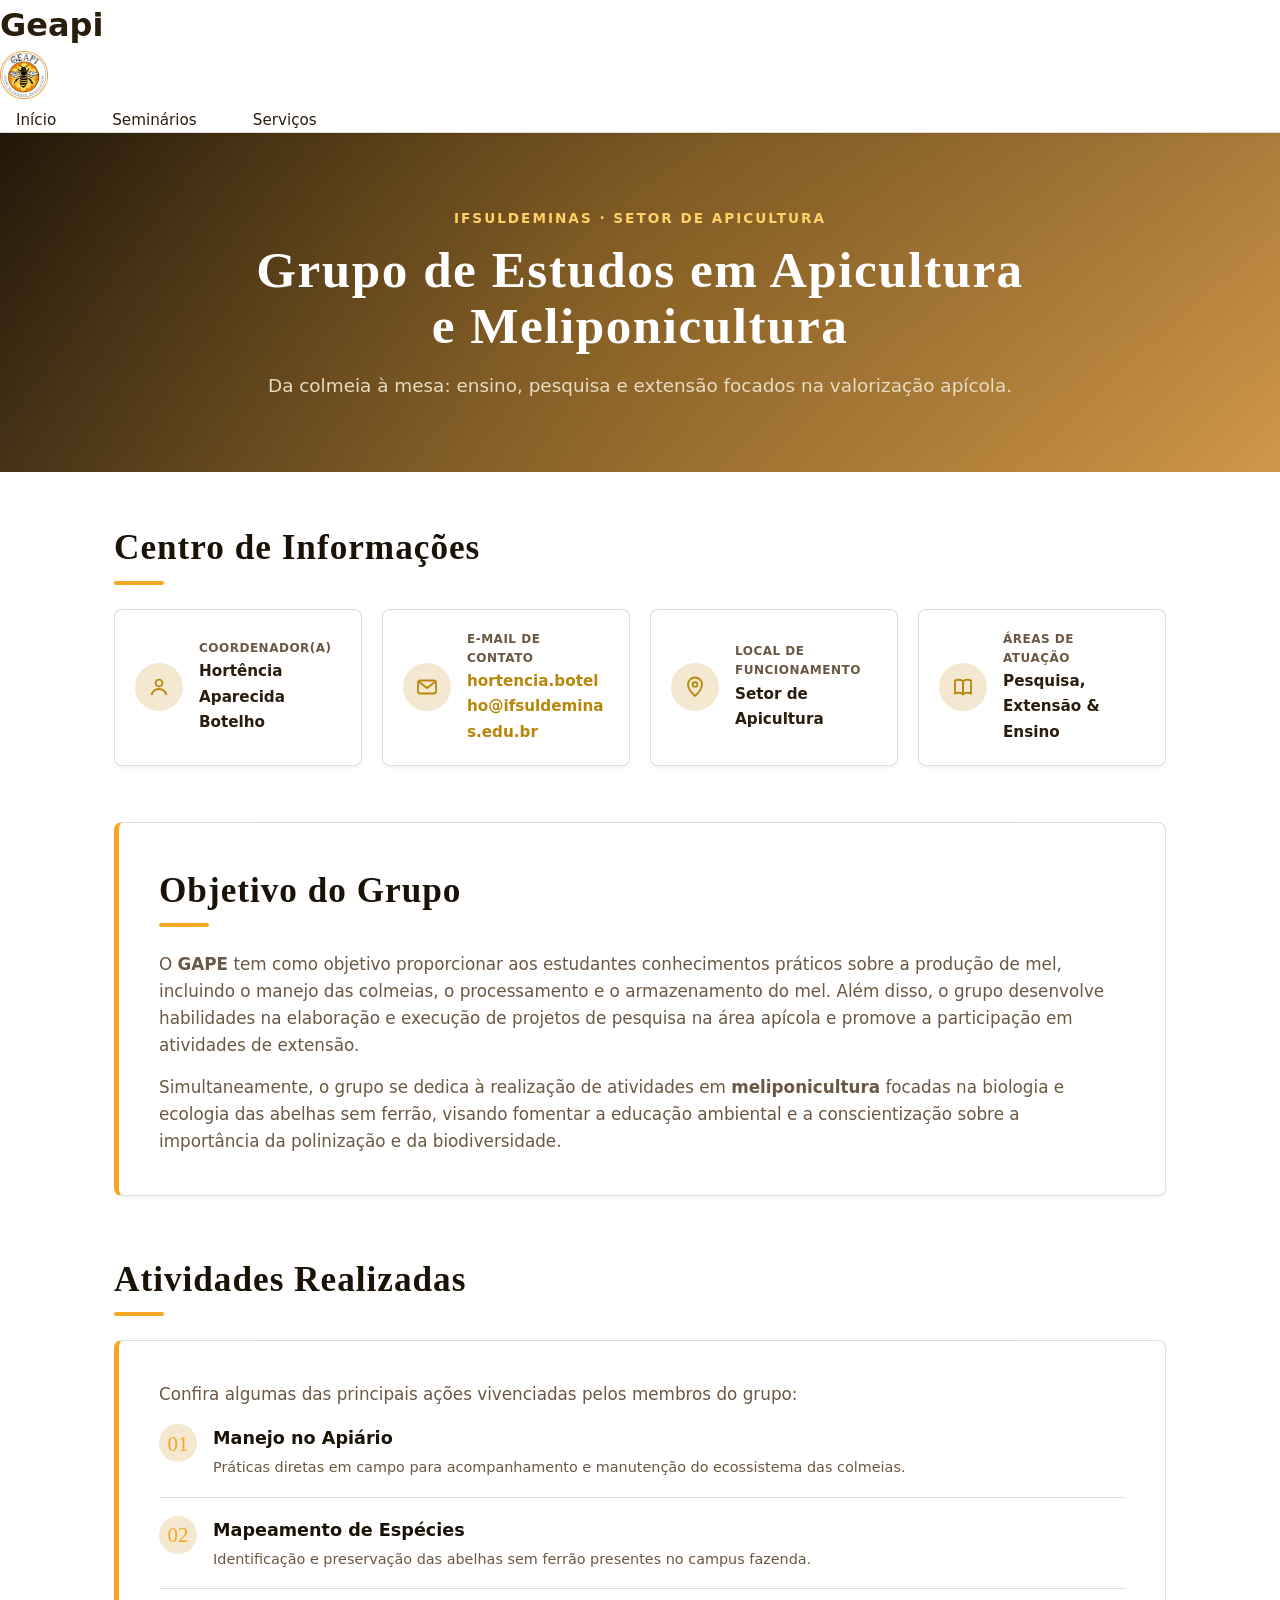
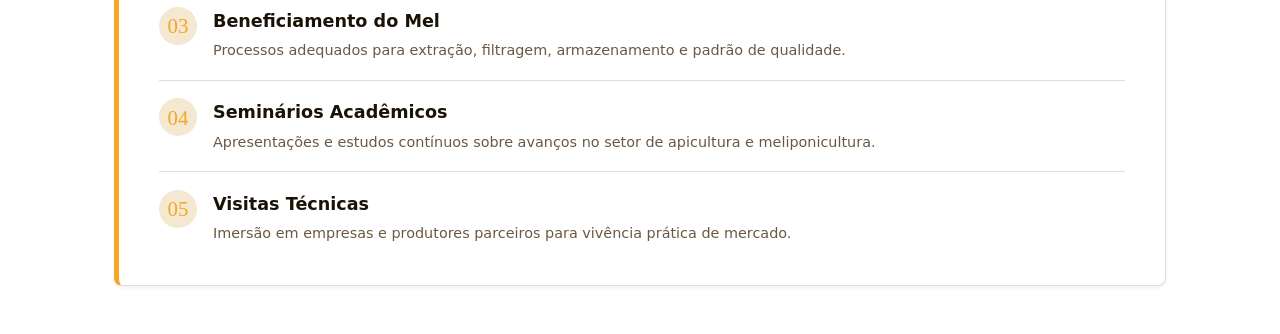
==== commit c058f956: "Merge branch 'main' of https://github.com/TaynaS1/Geapi" ====
--- a/index.html
+++ b/index.html
@@ -14,25 +14,18 @@
 <body>
 
 <header class="main-header">
-    <div class="header-container">
-        <a href="index.html" class="logo-link" aria-label="Página inicial do GAPE">
-            <img src="logo.png" alt="Logo do GAPE" class="logo">
-        </a>
-
-        <button class="nav-toggle" id="navToggle" aria-label="Abrir menu" aria-expanded="false" aria-controls="navContainer">
-            <span></span>
-            <span></span>
-            <span></span>
-        </button>
-
-        <nav class="nav-container" id="navContainer" aria-label="Navegação principal">
-            <ul class="nav-links">
-                <li><a href="index.html" class="ativo" aria-current="page">Início</a></li>
-                <li><a href="seminarios.html">Seminários</a></li>
-                <li><a href="eventos.html">Eventos</a></li>
-                <li><a href="projetos.html">Projetos</a></li>
-                <li></li>
-            </ul>
+     <div class="header-top">
+    <h1>Geapi</h1>
+        <a href="#" class="logo-link">
+        <img src="logo.png" alt="Logo" class="logo">
+    </a>
+    </div>
+<nav class="nav-container">
+    <ul class="nav-links" id="navLinks">
+        <li><a href="index.html">Início</a></li>
+        <li><a href="seminarios.html">Seminários</a></li>               
+        <li><a href="apresentacoes.html">Serviços</a></li>
+        </ul>
         </nav>
     </div>
 </header>
@@ -136,36 +129,7 @@
                     </div>
                 </li>
             </ul>
-        </div>
-    </section>
-
-</main>
-
-<footer class="main-footer">
-    <div class="footer-content">
-        <p><strong>GAPE</strong> · Grupo de Estudos em Apicultura e Meliponicultura</p>
-        <span class="footer-sub">IFSULDEMINAS - Campus Machado</span>
-    </div>
-</footer>
-
-<script>
-document.addEventListener("DOMContentLoaded", function () {
-    const botao = document.getElementById("navToggle");
-    const nav = document.getElementById("navContainer");
-
-    if (!botao || !nav) return;
-
-    botao.addEventListener("click", function () {
-        const aberto = nav.classList.toggle("aberto");
-        botao.setAttribute("aria-expanded", aberto ? "true" : "false");
-    });
-
-    nav.querySelectorAll("a").forEach(function (link) {
-        link.addEventListener("click", function () {
-            nav.classList.remove("aberto");
-        });
-    });
-});
-</script>
+ </section>
+ </main>
 </body>
 </html>
--- a/style.css
+++ b/style.css
@@ -1,3 +1,4 @@
+/*cores*/
 :root {
     /* Cores principais */
     --fundo: #1a1207;
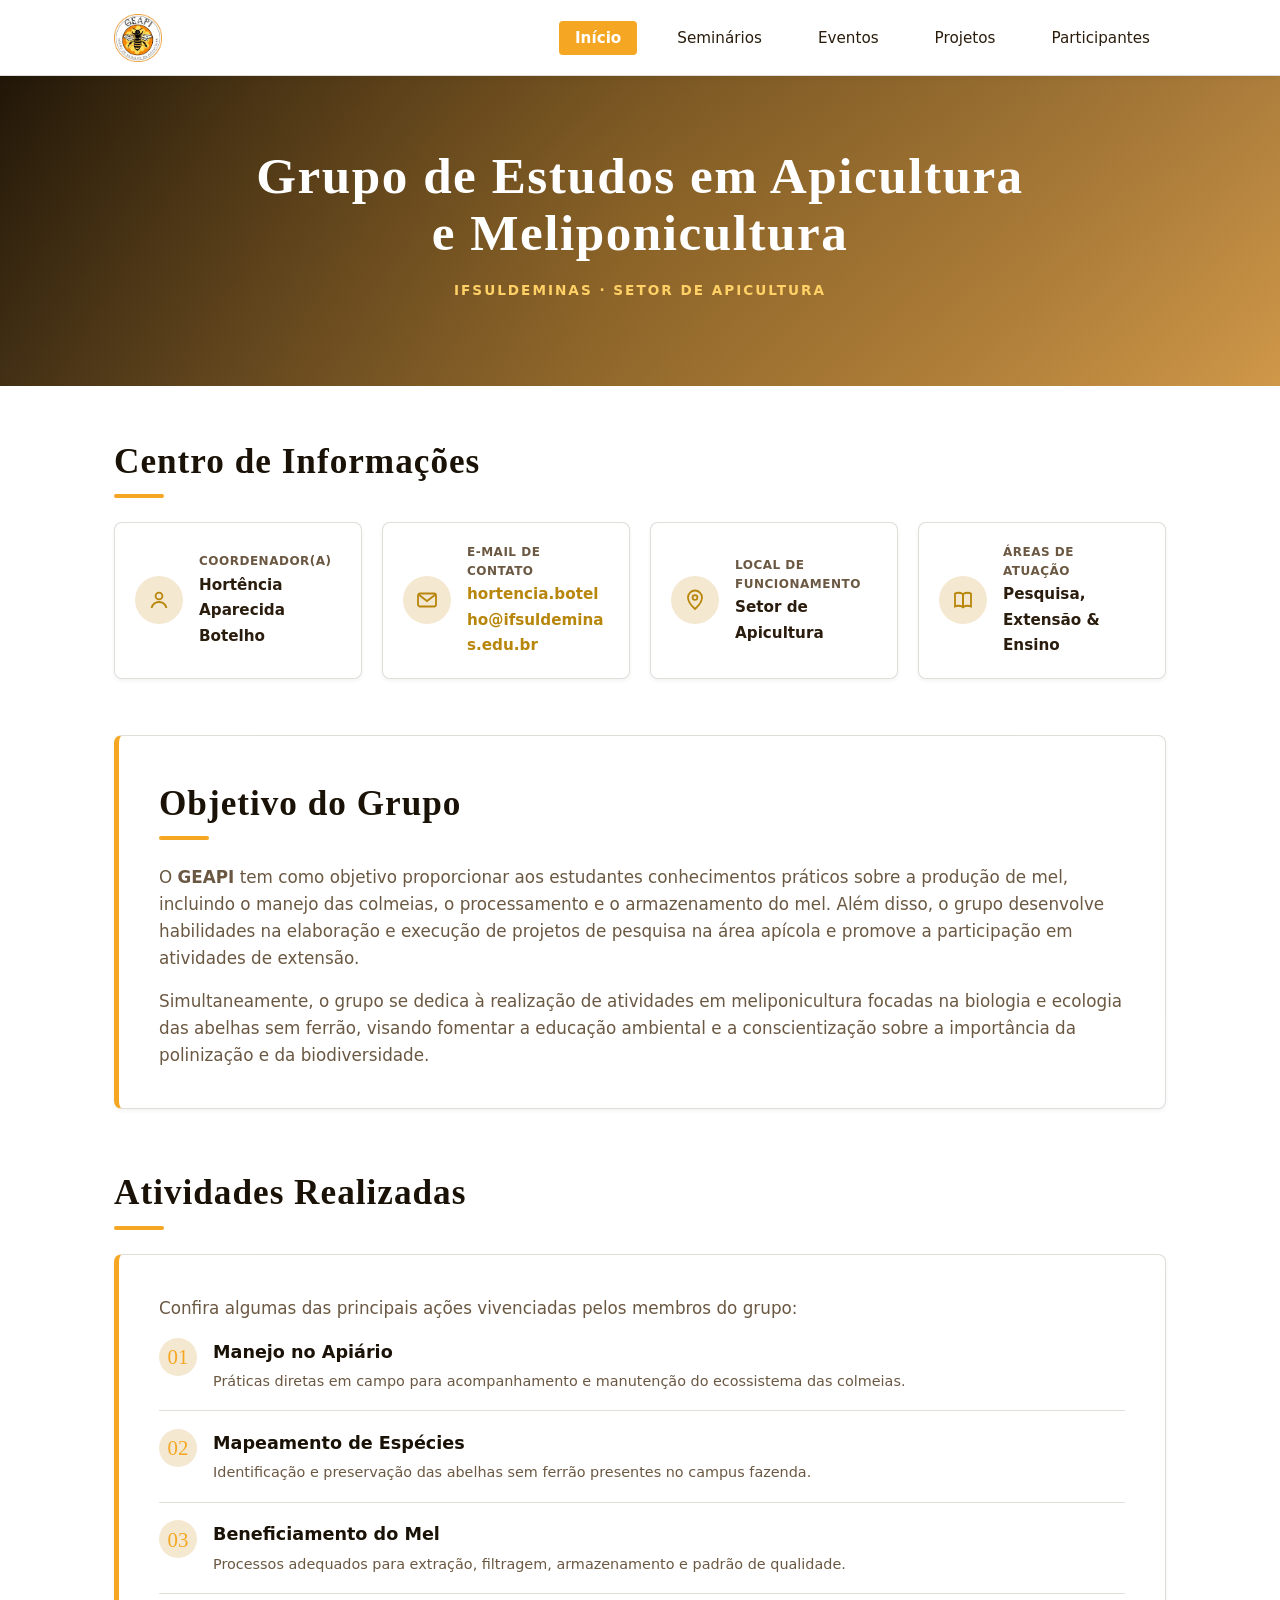
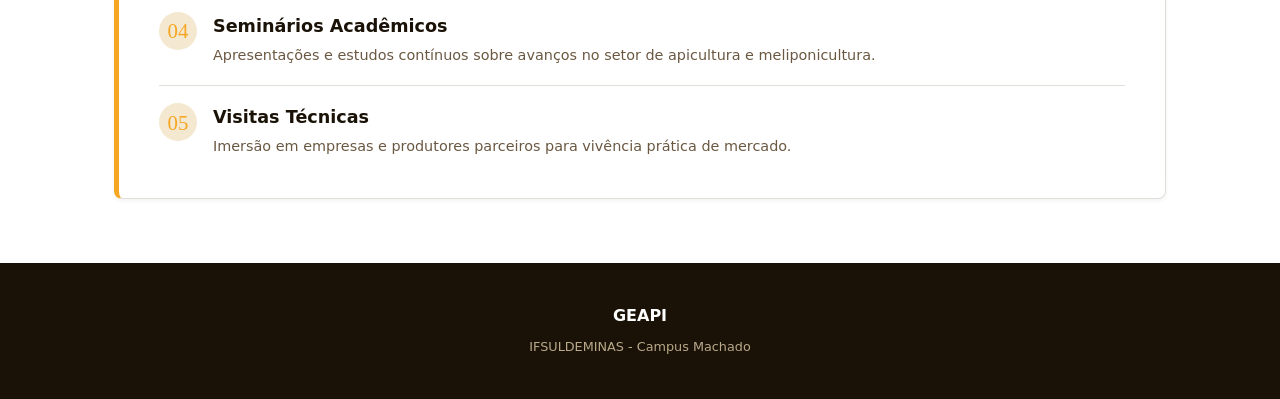
==== commit c508b267: "quase lá" ====
--- a/index.html
+++ b/index.html
@@ -10,126 +10,177 @@
     <link rel="preconnect" href="https://fonts.gstatic.com" crossorigin>
     <link href="https://fonts.googleapis.com/css2?family=Bebas+Neue&family=Inter:wght@300;400;500;600;700&display=swap" rel="stylesheet">
     <link rel="stylesheet" href="style.css">
+    <link rel="icon" type="image/png" href="logo.png">
 </head>
 <body>
 
-<header class="main-header">
-     <div class="header-top">
-    <h1>Geapi</h1>
-        <a href="#" class="logo-link">
-        <img src="logo.png" alt="Logo" class="logo">
-    </a>
-    </div>
-<nav class="nav-container">
-    <ul class="nav-links" id="navLinks">
-        <li><a href="index.html">Início</a></li>
-        <li><a href="seminarios.html">Seminários</a></li>               
-        <li><a href="apresentacoes.html">Serviços</a></li>
-        </ul>
-        </nav>
-    </div>
-</header>
+    <header class="main-header">
+        <div class="header-container">
+            <a href="index.html" class="logo-link" aria-label="Página inicial do GAPE">
+                <img src="logo.png" alt="Logo do GAPE" class="logo">
+            </a>
 
-<section class="hero">
-    <div class="hero-content">
-        <span class="hero-eyebrow">IFSULDEMINAS · Setor de Apicultura</span>
-        <h1 class="hero-title">Grupo de Estudos em Apicultura e Meliponicultura</h1>
-        <p class="hero-subtitle">Da colmeia à mesa: ensino, pesquisa e extensão focados na valorização apícola.</p>
-    </div>
-</section>
+            <button class="nav-toggle" id="navToggle" aria-label="Abrir menu" aria-expanded="false" aria-controls="navContainer">
+                <span></span>
+                <span></span>
+                <span></span>
+            </button>
 
-<main class="container">
+            <nav class="nav-container" id="navContainer" aria-label="Navegação principal">
+                <ul class="nav-links">
+                    <li><a href="index.html" class="ativo" aria-current="page">Início</a></li>
+                    <li><a href="seminarios.html">Seminários</a></li>
+                    <li><a href="eventos.html">Eventos</a></li>
+                    <li><a href="projetos.html">Projetos</a></li>
+                    <li><a href="participantes.html">Participantes</a></li>
+                </ul>
+            </nav>
+        </div>
+    </header>
 
-    <section class="informacoes" id="informacoes">
-        <h2 class="section-title">Centro de Informações</h2>
-        <ul class="info-grid">
-            <li class="info-card">
-                <div class="icon-wrapper">
-                    <svg class="ic" viewBox="0 0 24 24" fill="none" stroke="currentColor" stroke-width="1.8"><circle cx="12" cy="8" r="3.4"/><path d="M4.5 20c1.2-4 4-6 7.5-6s6.3 2 7.5 6"/></svg>
-                </div>
-                <div>
-                    <span class="info-label">Coordenador(a)</span>
-                    <span class="info-valor">Hortência Aparecida Botelho</span>
-                </div>
-            </li>
-            <li class="info-card">
-                <div class="icon-wrapper">
-                    <svg class="ic" viewBox="0 0 24 24" fill="none" stroke="currentColor" stroke-width="1.8"><rect x="3" y="5.5" width="18" height="13" rx="2"/><path d="M3.5 6.5 12 13l8.5-6.5"/></svg>
-                </div>
-                <div>
-                    <span class="info-label">E-mail de Contato</span>
-                    <a class="info-valor info-link" href="mailto:hortencia.botelho@ifsuldeminas.edu.br">hortencia.botelho@ifsuldeminas.edu.br</a>
-                </div>
-            </li>
-            <li class="info-card">
-                <div class="icon-wrapper">
-                    <svg class="ic" viewBox="0 0 24 24" fill="none" stroke="currentColor" stroke-width="1.8"><path d="M12 21s7-6.2 7-11.5A7 7 0 0 0 5 9.5C5 14.8 12 21 12 21Z"/><circle cx="12" cy="9.5" r="2.4"/></svg>
-                </div>
-                <div>
-                    <span class="info-label">Local de Funcionamento</span>
-                    <span class="info-valor">Setor de Apicultura</span>
-                </div>
-            </li>
-            <li class="info-card">
-                <div class="icon-wrapper">
-                    <svg class="ic" viewBox="0 0 24 24" fill="none" stroke="currentColor" stroke-width="1.8"><path d="M4 5.5c2.2-1 5-1 8 .5v13c-3-1.5-5.8-1.5-8-.5Z"/><path d="M20 5.5c-2.2-1-5-1-8 .5v13c3-1.5 5.8-1.5 8-.5Z"/></svg>
-                </div>
-                <div>
-                    <span class="info-label">Áreas de Atuação</span>
-                    <span class="info-valor">Pesquisa, Extensão & Ensino</span>
-                </div>
-            </li>
-        </ul>
+    <section class="hero">
+        <div class="hero-content"> 
+            <h1 class="hero-title">Grupo de Estudos em Apicultura e Meliponicultura</h1>
+            <span
+            class="hero-eyebrow">IFSULDEMINAS · Setor de Apicultura</span>
+        </div>
     </section>
 
-    <section class="objetivo-card" id="inicio">
-        <h2 class="section-title">Objetivo do Grupo</h2>
-        <p>O <strong>GAPE</strong> tem como objetivo proporcionar aos estudantes conhecimentos práticos sobre a produção de mel, incluindo o manejo das colmeias, o processamento e o armazenamento do mel. Além disso, o grupo desenvolve habilidades na elaboração e execução de projetos de pesquisa na área apícola e promove a participação em atividades de extensão.</p>
-        <p>Simultaneamente, o grupo se dedica à realização de atividades em <strong>meliponicultura</strong> focadas na biologia e ecologia das abelhas sem ferrão, visando fomentar a educação ambiental e a conscientização sobre a importância da polinização e da biodiversidade.</p>
-    </section>
+    <main class="container">
 
-    <section class="atividades" id="atividades">
-        <h2 class="section-title">Atividades Realizadas</h2>
-        <div class="texto-card">
-            <p class="atividades-intro">Confira algumas das principais ações vivenciadas pelos membros do grupo:</p>
-            <ul class="atividades-lista">
-                <li>
-                    <span class="badge">01</span>
+        <section class="informacoes" id="informacoes">
+            <h2 class="section-title">Centro de Informações</h2>
+            <ul class="info-grid">
+                <li class="info-card">
+                    <div class="icon-wrapper">
+                        <svg class="ic" viewBox="0 0 24 24" fill="none" stroke="currentColor" stroke-width="1.8">
+                            <circle cx="12" cy="8" r="3.4"/>
+                            <path d="M4.5 20c1.2-4 4-6 7.5-6s6.3 2 7.5 6"/>
+                        </svg>
+                    </div>
                     <div>
-                        <h3>Manejo no Apiário</h3>
-                        <p>Práticas diretas em campo para acompanhamento e manutenção do ecossistema das colmeias.</p>
+                        <span class="info-label">Coordenador(a)</span>
+                        <span class="info-valor">Hortência Aparecida Botelho</span>
                     </div>
                 </li>
-                <li>
-                    <span class="badge">02</span>
+                <li class="info-card">
+                    <div class="icon-wrapper">
+                        <svg class="ic" viewBox="0 0 24 24" fill="none" stroke="currentColor" stroke-width="1.8">
+                            <rect x="3" y="5.5" width="18" height="13" rx="2"/>
+                            <path d="M3.5 6.5 12 13l8.5-6.5"/>
+                        </svg>
+                    </div>
                     <div>
-                        <h3>Mapeamento de Espécies</h3>
-                        <p>Identificação e preservação das abelhas sem ferrão presentes no campus fazenda.</p>
+                        <span class="info-label">E-mail de Contato</span>
+                        <a class="info-valor info-link" href="mailto:hortencia.botelho@ifsuldeminas.edu.br">hortencia.botelho@ifsuldeminas.edu.br</a>
                     </div>
                 </li>
-                <li>
-                    <span class="badge">03</span>
+                <li class="info-card">
+                    <div class="icon-wrapper">
+                        <svg class="ic" viewBox="0 0 24 24" fill="none" stroke="currentColor" stroke-width="1.8">
+                            <path d="M12 21s7-6.2 7-11.5A7 7 0 0 0 5 9.5C5 14.8 12 21 12 21Z"/>
+                            <circle cx="12" cy="9.5" r="2.4"/>
+                        </svg>
+                    </div>
                     <div>
-                        <h3>Beneficiamento do Mel</h3>
-                        <p>Processos adequados para extração, filtragem, armazenamento e padrão de qualidade.</p>
+                        <span class="info-label">Local de Funcionamento</span>
+                        <span class="info-valor">Setor de Apicultura</span>
                     </div>
                 </li>
-                <li>
-                    <span class="badge">04</span>
+                <li class="info-card">
+                    <div class="icon-wrapper">
+                        <svg class="ic" viewBox="0 0 24 24" fill="none" stroke="currentColor" stroke-width="1.8">
+                            <path d="M4 5.5c2.2-1 5-1 8 .5v13c-3-1.5-5.8-1.5-8-.5Z"/>
+                            <path d="M20 5.5c-2.2-1-5-1-8 .5v13c3-1.5 5.8-1.5 8-.5Z"/>
+                        </svg>
+                    </div>
                     <div>
-                        <h3>Seminários Acadêmicos</h3>
-                        <p>Apresentações e estudos contínuos sobre avanços no setor de apicultura e meliponicultura.</p>
-                    </div>
-                </li>
-                <li>
-                    <span class="badge">05</span>
-                    <div>
-                        <h3>Visitas Técnicas</h3>
-                        <p>Imersão em empresas e produtores parceiros para vivência prática de mercado.</p>
+                        <span class="info-label">Áreas de Atuação</span>
+                        <span class="info-valor">Pesquisa, Extensão & Ensino</span>
                     </div>
                 </li>
             </ul>
- </section>
- </main>
+        </section>
+
+        <section class="objetivo-card" id="objetivo">
+            <h2 class="section-title">Objetivo do Grupo</h2>
+            <p>O <strong>GEAPI</strong> tem como objetivo proporcionar aos estudantes conhecimentos práticos sobre a produção de mel, incluindo o manejo das colmeias, o processamento e o armazenamento do mel. Além disso, o grupo desenvolve habilidades na elaboração e execução de projetos de pesquisa na área apícola e promove a participação em atividades de extensão.</p>
+            <p>Simultaneamente, o grupo se dedica à realização de atividades em meliponicultura focadas na biologia e ecologia das abelhas sem ferrão, visando fomentar a educação ambiental e a conscientização sobre a importância da polinização e da biodiversidade.</p>
+        </section>
+
+        <section class="atividades" id="atividades">
+            <h2 class="section-title">Atividades Realizadas</h2>
+            <div class="texto-card">
+                <p class="atividades-intro">Confira algumas das principais ações vivenciadas pelos membros do grupo:</p>
+                <ul class="atividades-lista">
+                    <li>
+                        <span class="badge">01</span>
+                        <div>
+                            <h3>Manejo no Apiário</h3>
+                            <p>Práticas diretas em campo para acompanhamento e manutenção do ecossistema das colmeias.</p>
+                        </div>
+                    </li>
+                    <li>
+                        <span class="badge">02</span>
+                        <div>
+                            <h3>Mapeamento de Espécies</h3>
+                            <p>Identificação e preservação das abelhas sem ferrão presentes no campus fazenda.</p>
+                        </div>
+                    </li>
+                    <li>
+                        <span class="badge">03</span>
+                        <div>
+                            <h3>Beneficiamento do Mel</h3>
+                            <p>Processos adequados para extração, filtragem, armazenamento e padrão de qualidade.</p>
+                        </div>
+                    </li>
+                    <li>
+                        <span class="badge">04</span>
+                        <div>
+                            <h3>Seminários Acadêmicos</h3>
+                            <p>Apresentações e estudos contínuos sobre avanços no setor de apicultura e meliponicultura.</p>
+                        </div>
+                    </li>
+                    <li>
+                        <span class="badge">05</span>
+                        <div>
+                            <h3>Visitas Técnicas</h3>
+                            <p>Imersão em empresas e produtores parceiros para vivência prática de mercado.</p>
+                        </div>
+                    </li>
+                </ul>
+            </div>
+        </section>
+
+    </main>
+
+    <footer class="main-footer">
+        <div class="footer-content">
+            <p><strong>GEAPI</strong></p>
+            <span class="footer-sub">IFSULDEMINAS - Campus Machado</span>
+        </div>
+    </footer>
+
+    <script>
+        document.addEventListener("DOMContentLoaded", function () {
+            const botao = document.getElementById("navToggle");
+            const nav = document.getElementById("navContainer");
+
+            if (!botao || !nav) return;
+
+            botao.addEventListener("click", function () {
+                const aberto = nav.classList.toggle("aberto");
+                botao.setAttribute("aria-expanded", aberto ? "true" : "false");
+            });
+
+            nav.querySelectorAll("a").forEach(function (link) {
+                link.addEventListener("click", function () {
+                    nav.classList.remove("aberto");
+                    botao.setAttribute("aria-expanded", "false");
+                });
+            });
+        });
+    </script>
+
 </body>
 </html>
--- a/style.css
+++ b/style.css
@@ -1,6 +1,4 @@
-/*cores*/
 :root {
-    /* Cores principais */
     --fundo: #1a1207;
     --mel: #f5a623;
     --mel-claro: #ffd166;
@@ -9,8 +7,6 @@
     --texto: #2b1d0e;
     --cinza: #6b5842;
     --cinza-claro: #f4e8d0;
-
-    /* Mapeamento de tema para a estrutura do CSS */
     --primary: var(--mel);
     --primary-hover: var(--mel-escuro);
     --primary-light: var(--cinza-claro);
@@ -20,8 +16,6 @@
     --text-main: var(--texto);
     --text-muted: var(--cinza);
     --border-color: rgba(107, 88, 66, 0.2);
-
-    /* Tipografia & Utilitários */
     --font-heading: 'Georgia', serif;
     --font-body: system-ui, -apple-system, sans-serif;
     --radius-sm: 4px;
@@ -58,7 +52,6 @@
     color: inherit;
 }
 
-/* Header */
 .main-header {
     background-color: #FFFFFF;
     border-bottom: 1px solid var(--border-color);
@@ -160,7 +153,6 @@
     transform: translateY(-7px) rotate(-45deg);
 }
 
-/* Hero */
 .hero {
     background: linear-gradient(135deg, var(--accent) 0%, #ce974a 100%);
     color: #FFFFFF;
@@ -213,7 +205,6 @@
     font-weight: 300;
 }
 
-/* Layout principal */
 .container {
     max-width: 1100px;
     margin: 3rem auto;
@@ -242,7 +233,6 @@
     margin-top: 4px;
 }
 
-/* Cards de informação */
 .info-grid {
     display: grid;
     grid-template-columns: repeat(auto-fit, minmax(240px, 1fr));
@@ -308,7 +298,6 @@
     text-decoration: underline;
 }
 
-/* Cards de texto (Objetivo / Seminários / Serviços / Atividades) */
 .objetivo-card,
 .texto-card {
     background-color: var(--bg-card);
@@ -331,7 +320,6 @@
     margin-bottom: 0;
 }
 
-/* Lista unificada de atividades (dentro do texto-card) */
 .atividades-intro {
     margin-bottom: 1.5rem;
 }
@@ -384,7 +372,6 @@
     color: var(--text-muted);
 }
 
-/* Slideshow */
 .slideshow-container {
     max-width: 900px;
     margin: 0 auto;
@@ -465,7 +452,6 @@
     background-color: var(--primary);
 }
 
-/* Rodapé */
 .main-footer {
     background-color: var(--accent);
     color: #FFFFFF;
@@ -484,14 +470,12 @@
     color: #B9A98A;
 }
 
-/* Responsivo — tablets */
 @media (max-width: 900px) {
     .hero-title {
         font-size: 2.7rem;
     }
 }
 
-/* Responsivo — celulares */
 @media (max-width: 768px) {
     .header-container {
         padding: 0.75rem 1.25rem;
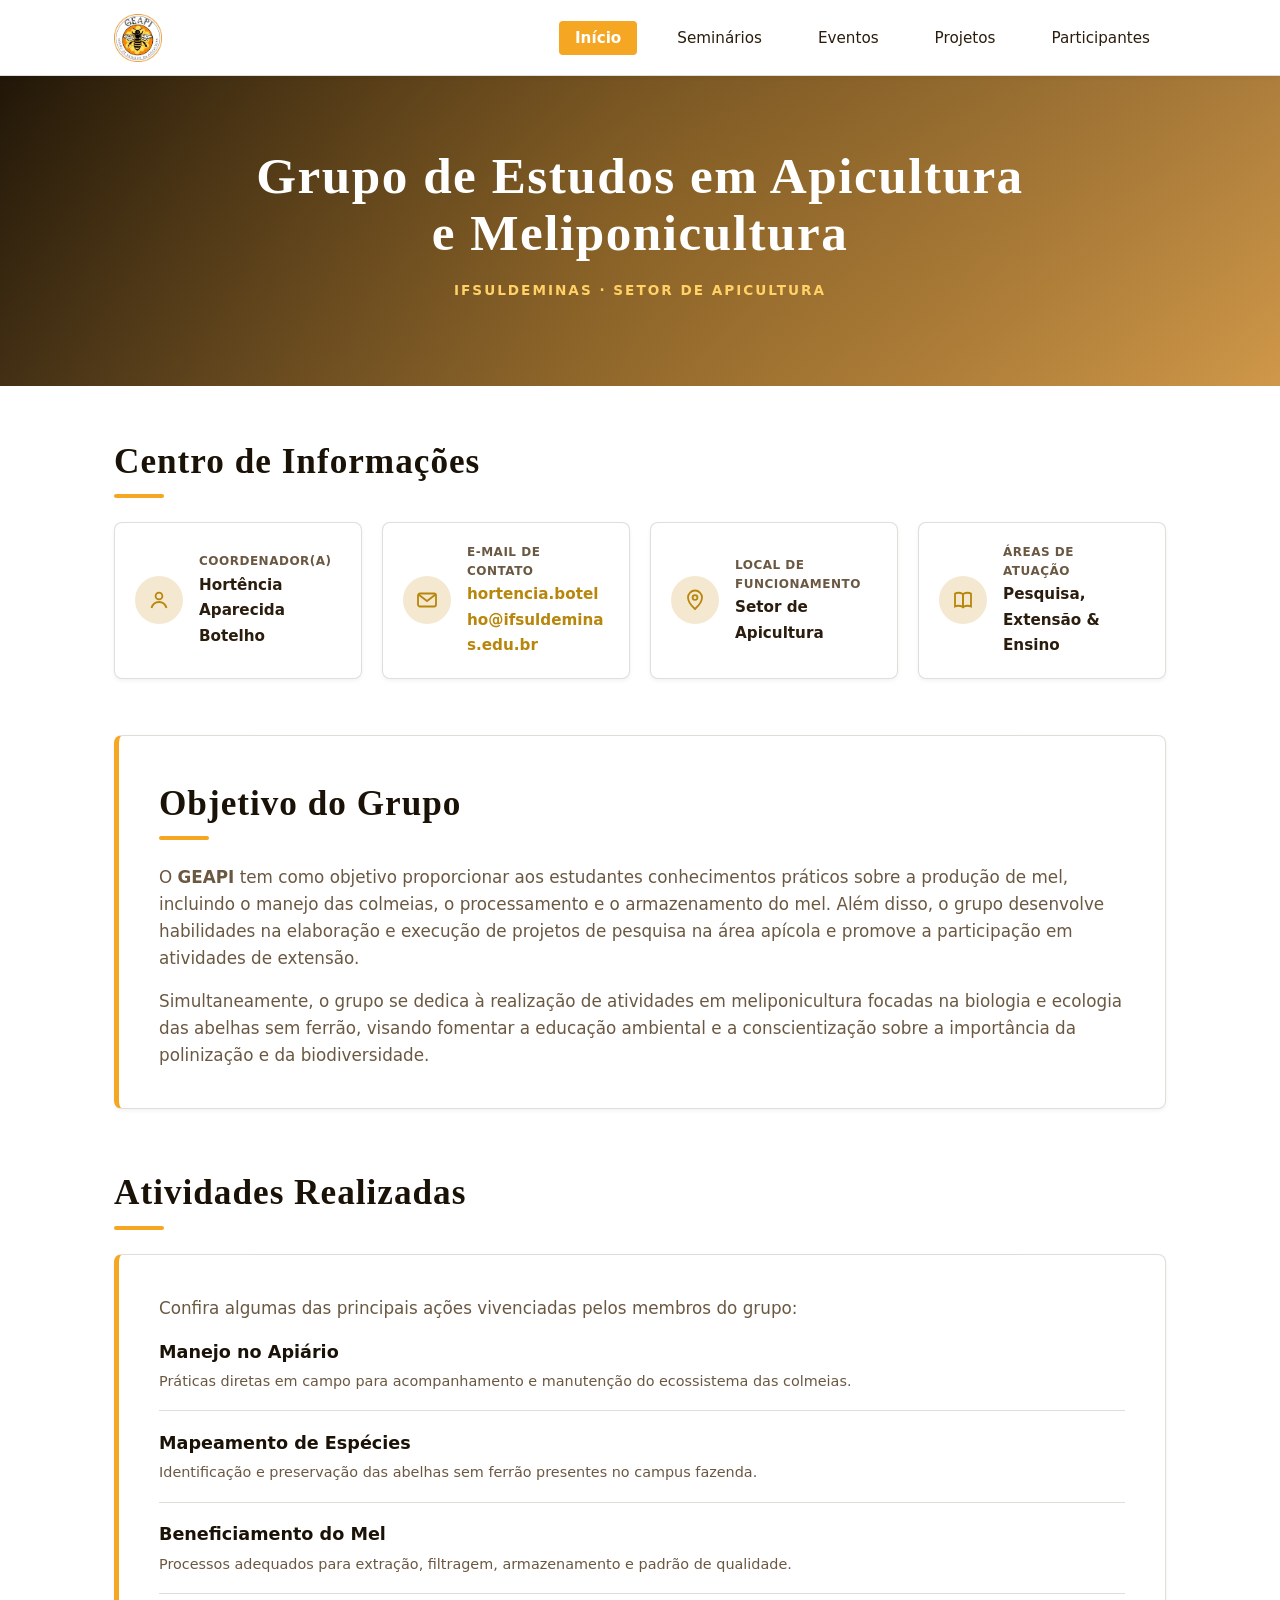
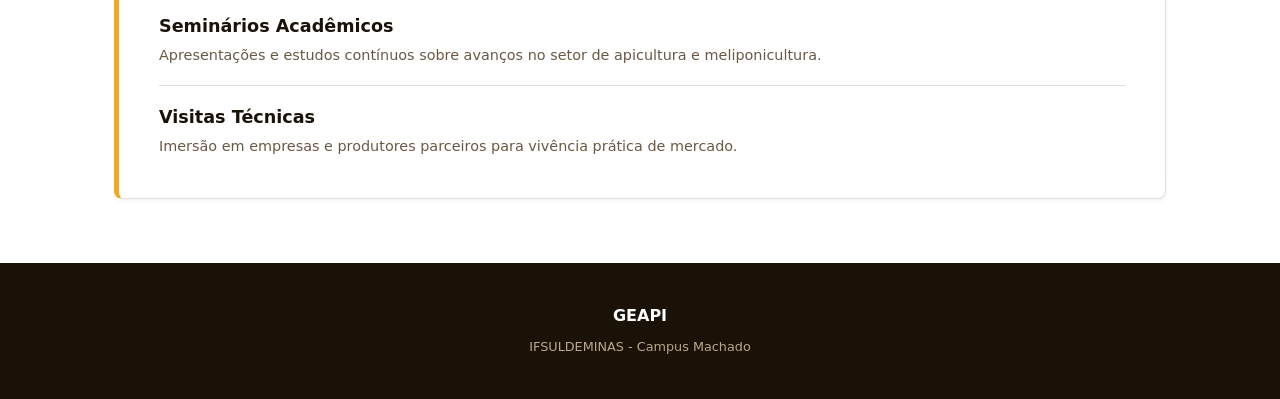
==== commit 6a19eb14: "pequenos erros" ====
--- a/index.html
+++ b/index.html
@@ -114,35 +114,30 @@
                 <p class="atividades-intro">Confira algumas das principais ações vivenciadas pelos membros do grupo:</p>
                 <ul class="atividades-lista">
                     <li>
-                        <span class="badge">01</span>
                         <div>
                             <h3>Manejo no Apiário</h3>
                             <p>Práticas diretas em campo para acompanhamento e manutenção do ecossistema das colmeias.</p>
                         </div>
                     </li>
                     <li>
-                        <span class="badge">02</span>
                         <div>
                             <h3>Mapeamento de Espécies</h3>
                             <p>Identificação e preservação das abelhas sem ferrão presentes no campus fazenda.</p>
                         </div>
                     </li>
                     <li>
-                        <span class="badge">03</span>
                         <div>
                             <h3>Beneficiamento do Mel</h3>
                             <p>Processos adequados para extração, filtragem, armazenamento e padrão de qualidade.</p>
                         </div>
                     </li>
                     <li>
-                        <span class="badge">04</span>
                         <div>
                             <h3>Seminários Acadêmicos</h3>
                             <p>Apresentações e estudos contínuos sobre avanços no setor de apicultura e meliponicultura.</p>
                         </div>
                     </li>
                     <li>
-                        <span class="badge">05</span>
                         <div>
                             <h3>Visitas Técnicas</h3>
                             <p>Imersão em empresas e produtores parceiros para vivência prática de mercado.</p>
--- a/style.css
+++ b/style.css
@@ -347,20 +347,6 @@
     padding-bottom: 0;
 }
 
-.badge {
-    flex-shrink: 0;
-    font-family: var(--font-heading);
-    font-size: 1.3rem;
-    color: var(--primary);
-    background-color: var(--primary-light);
-    width: 38px;
-    height: 38px;
-    display: flex;
-    align-items: center;
-    justify-content: center;
-    border-radius: 50%;
-}
-
 .atividades-lista h3 {
     font-size: 1.1rem;
     color: var(--accent);
